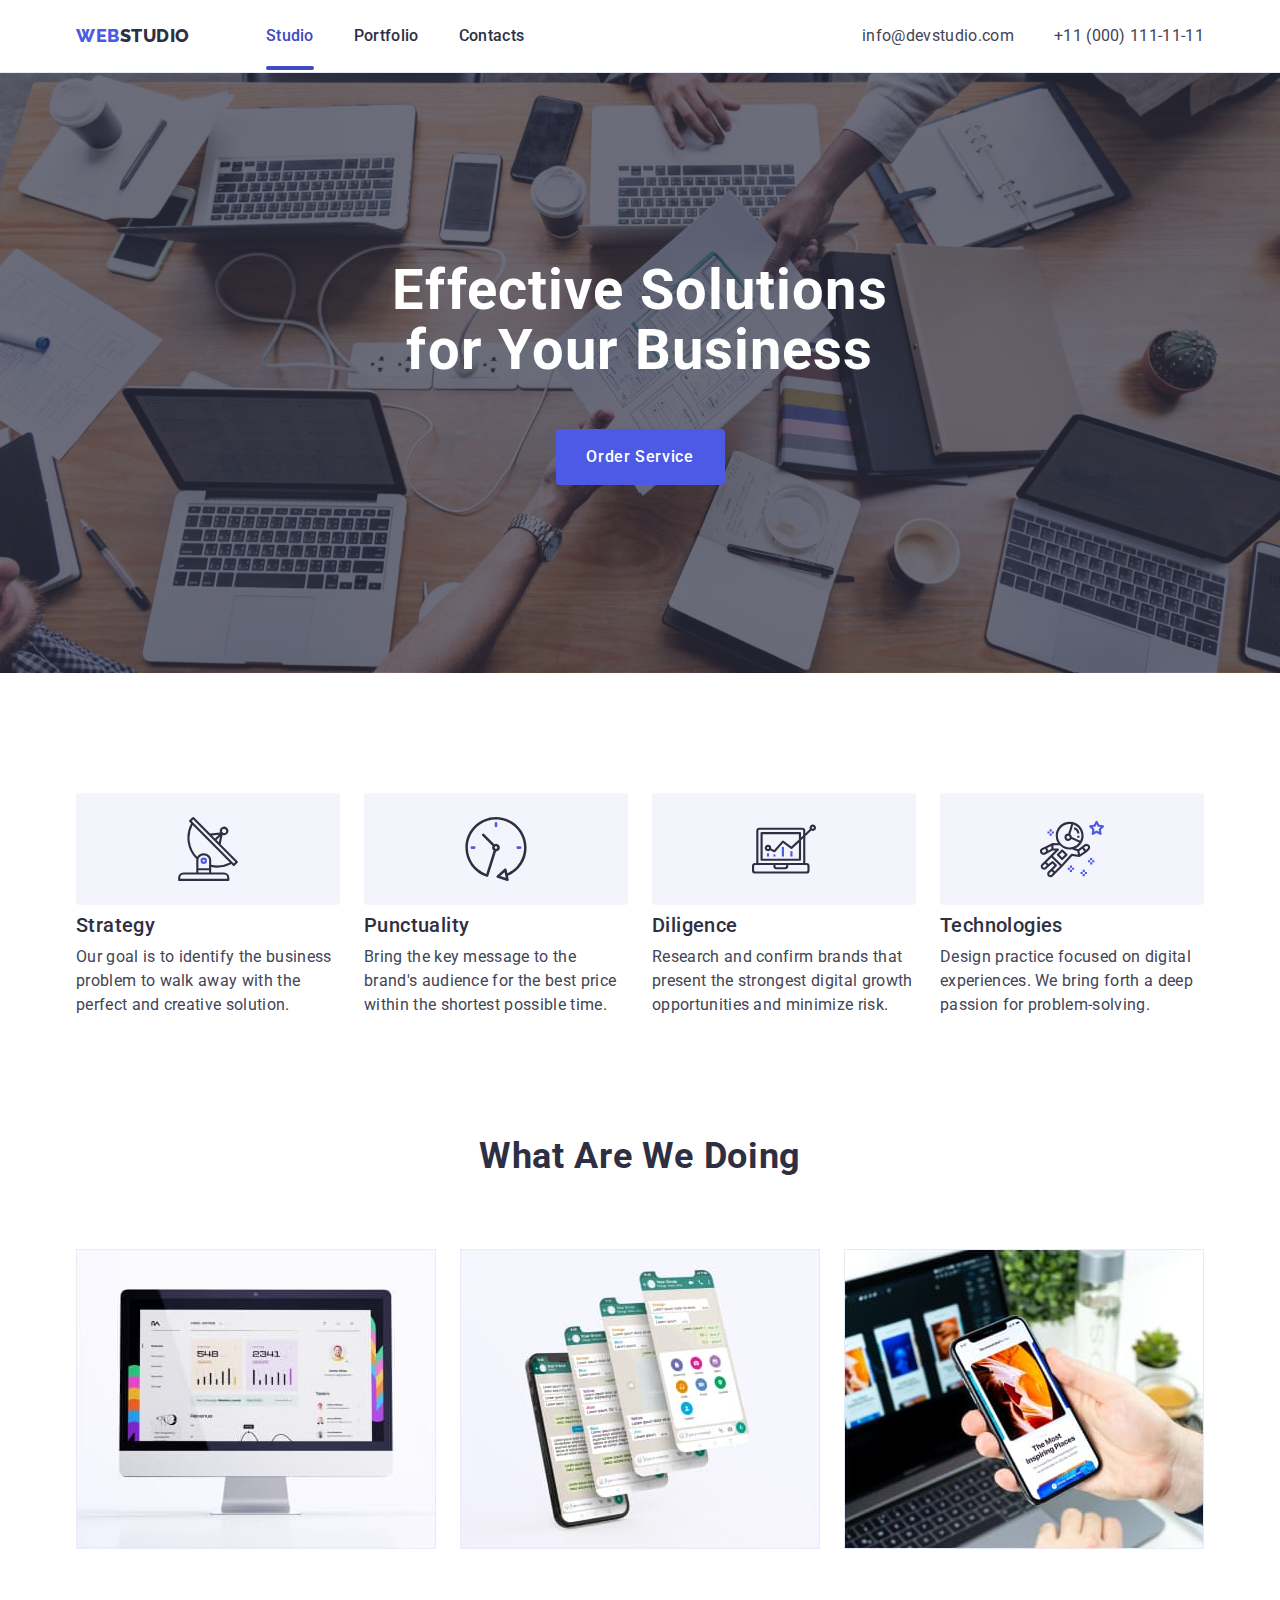
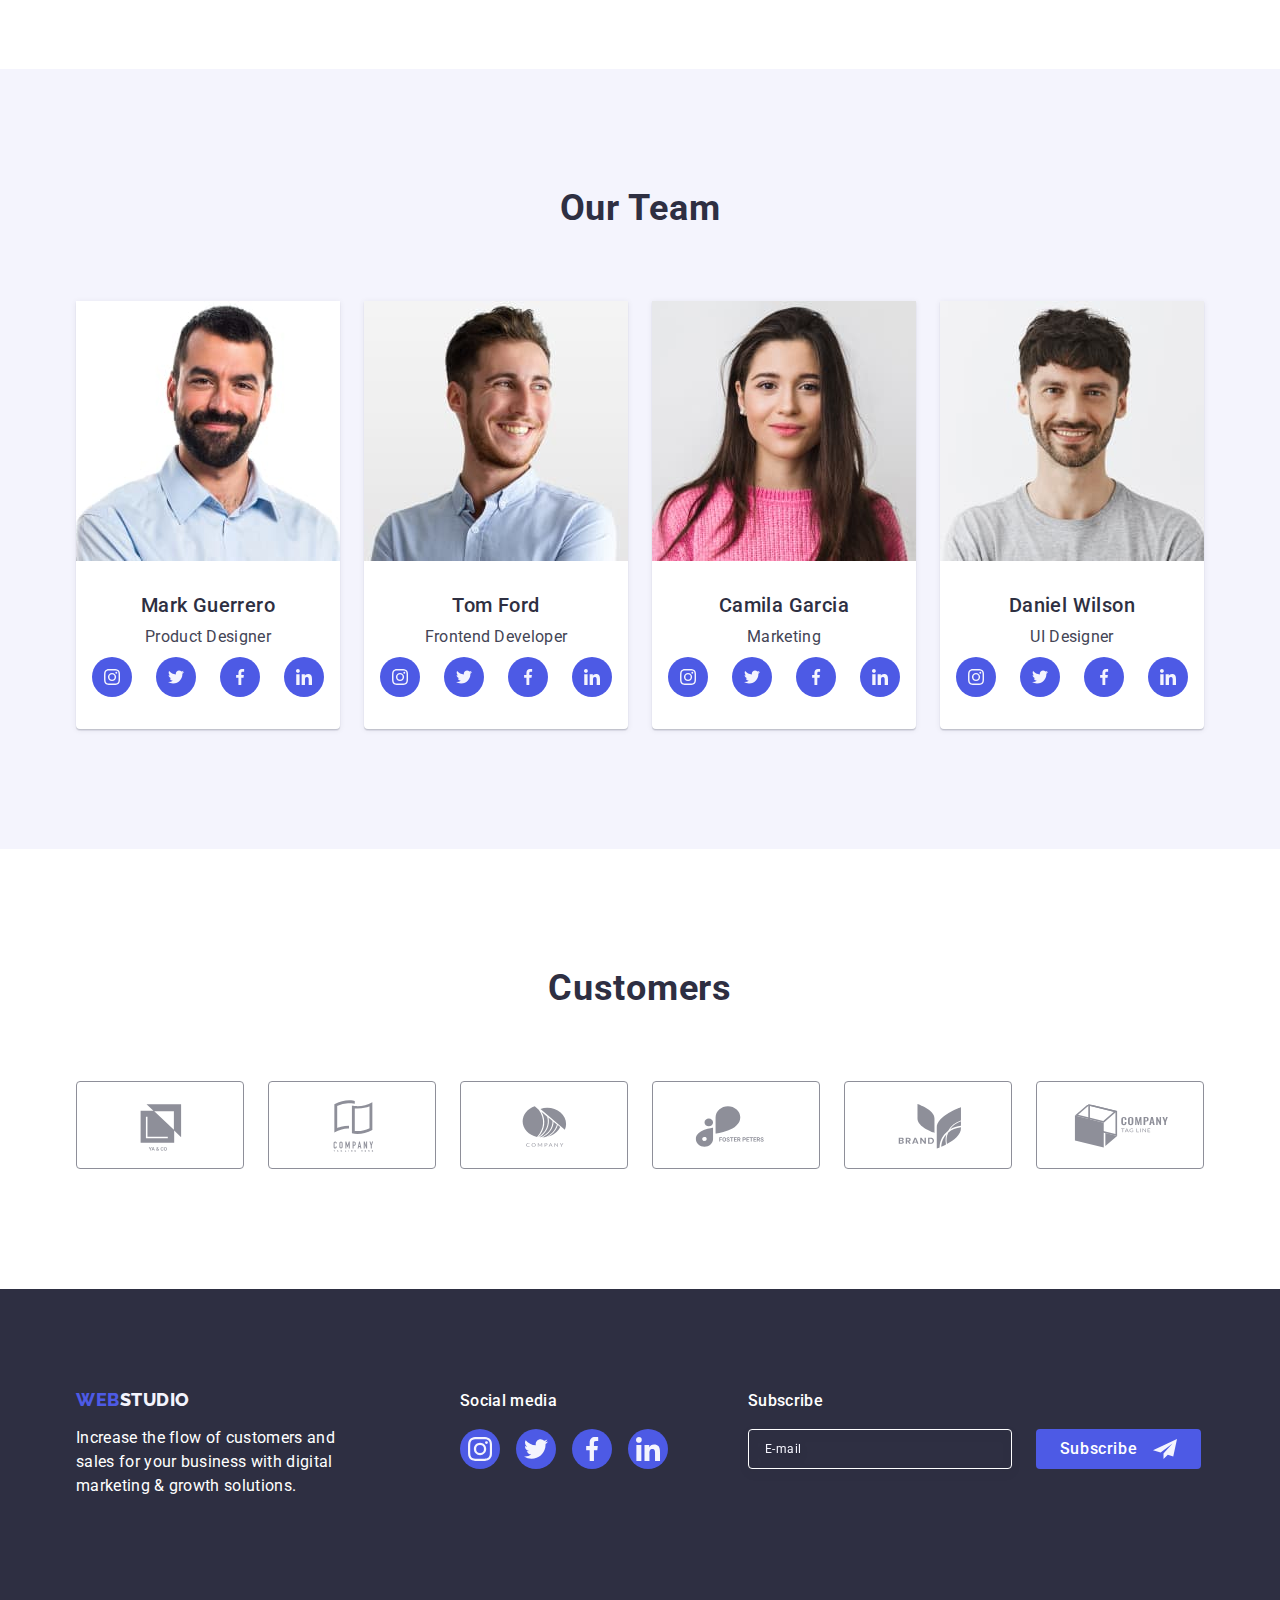
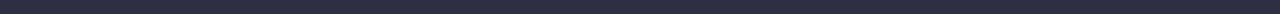
==== index.html @ d9513c3f "Initial commit" ====
<!DOCTYPE html>
<html lang="en">
  <head>
    <meta charset="UTF-8" />
    <meta http-equiv="X-UA-Compatible" content="IE=edge" />
    <meta name="viewport" content="width=device-width, initial-scale=1.0" />
    <meta name="description" content="Webstudio" />
    <link rel="preconnect" href="https://fonts.googleapis.com" />
    <link rel="preconnect" href="https://fonts.gstatic.com" crossorigin />
    <link
      href="https://fonts.googleapis.com/css2?family=Raleway:wght@800&amp;family=Roboto:wght@400;500;700&amp;display=swap"
      rel="stylesheet"
    />
    <link rel="stylesheet" href="./css/modern-normalize.min.css" />
    <link rel="stylesheet" href="./css/styles.css" />
    <title>WEBSTUDIO</title>
  </head>

  <body>
    <header class="menu">
      <div class="menu-nav container">
        <nav class="menu-nav-list">
          <a href="./index.html" class="logo link"
            >Web<span class="accent">Studio</span></a
          >
          <ul class="nav-list list">
            <li>
              <a class="nav-menu-item current link" href="./index.html"
                >Studio</a
              >
            </li>
            <li>
              <a
                class="nav-menu-item notactive-page link"
                href="./portfolio.html"
                >Portfolio</a
              >
            </li>
            <li>
              <a class="nav-menu-item link" href="">Contacts</a>
            </li>
          </ul>
        </nav>
        <address class="contacts">
          <ul class="address-list list">
            <li>
              <a class="list-contacts link" href="mailto:info@devstudio.com"
                >info@devstudio.com</a
              >
            </li>
            <li>
              <a class="list-contacts link" href="tel:+110001111111"
                >+11 (000) 111-11-11</a
              >
            </li>
          </ul>
        </address>
      </div>
    </header>

    <main>
      <section class="hero-section">
        <div class="container">
          <h1 class="title">Effective Solutions for Your Business</h1>
          <button type="button" class="order-service-button" data-modal-open>
            Order Service
          </button>
        </div>
      </section>

      <section class="strategy-section">
        <div class="container">
          <h2 class="visually-hidden">Benefits</h2>

          <ul class="stratgy-section-list list">
            <li class="stratgy-section-item">
              <div class="benefits">
                <svg width="64" height="64">
                  <use href="./images/icons.svg#antenna"></use>
                </svg>
              </div>
              <h3 class="strategy-section-title">Strategy</h3>
              <p class="strategy-section-text">
                Our goal is to identify the business problem to walk away with
                the perfect and creative solution.
              </p>
            </li>
            <li class="stratgy-section-item">
              <div class="benefits">
                <svg width="64" height="64">
                  <use href="./images/icons.svg#clock"></use>
                </svg>
              </div>
              <h3 class="strategy-section-title">Punctuality</h3>
              <p class="strategy-section-text">
                Bring the key message to the brand's audience for the best price
                within the shortest possible time.
              </p>
            </li>
            <li class="stratgy-section-item">
              <div class="benefits">
                <svg width="64" height="64">
                  <use href="./images/icons.svg#diagram"></use>
                </svg>
              </div>
              <h3 class="strategy-section-title">Diligence</h3>
              <p class="strategy-section-text">
                Research and confirm brands that present the strongest digital
                growth opportunities and minimize risk.
              </p>
            </li>
            <li class="stratgy-section-item">
              <div class="benefits">
                <svg width="64" height="64">
                  <use href="./images/icons.svg#astronaut"></use>
                </svg>
              </div>
              <h3 class="strategy-section-title">Technologies</h3>
              <p class="strategy-section-text">
                Design practice focused on digital experiences. We bring forth a
                deep passion for problem-solving.
              </p>
            </li>
          </ul>
        </div>
      </section>

      <section class="product-section">
        <div class="container">
          <h2 class="product-section-title">What are we doing</h2>
          <ul class="product-section-list list">
            <li class="product-section-item">
              <img
                src="./images/main/desktop.jpg"
                width="360"
                alt="desktop product"
              />
            </li>
            <li class="product-section-item">
              <img
                src="./images/main/mobile.jpg"
                width="360"
                alt="mobile product"
              />
            </li>
            <li class="product-section-item">
              <img
                src="./images/main/desktopmobile.jpg"
                width="360"
                alt="all-in-one product"
              />
            </li>
          </ul>
        </div>
      </section>

      <section class="team-section">
        <div class="container">
          <h2 class="team-section-title">Our Team</h2>
          <ul class="team-section-list list">
            <li class="team-cards-item">
              <img
                src="./images/main/foto1.jpg"
                alt="Mark Guerrero"
                width="264"
              />
              <div class="team-cards">
                <h3 class="team-cards-title">Mark Guerrero</h3>
                <p class="team-cards-text">Product Designer</p>

                <ul class="social-icons-list list">
                  <li class="social-icons-item">
                    <a href="" class="social-link link">
                      <svg class="social-icon" width="16" height="16">
                        <use href="./images/icons.svg#instagram"></use>
                      </svg>
                    </a>
                  </li>
                  <li class="social-icons-item">
                    <a href="" class="social-link link">
                      <svg class="social-icon" width="16" height="16">
                        <use href="./images/icons.svg#twitter"></use>
                      </svg>
                    </a>
                  </li>
                  <li class="social-icons-item">
                    <a href="" class="social-link link">
                      <svg class="social-icon" width="16" height="16">
                        <use href="./images/icons.svg#facebook"></use>
                      </svg>
                    </a>
                  </li>
                  <li class="social-icons-item">
                    <a href="" class="social-link link">
                      <svg class="social-icon" width="16" height="16">
                        <use href="./images/icons.svg#linkedin"></use>
                      </svg>
                    </a>
                  </li>
                </ul>
              </div>
            </li>
            <li class="team-cards-item">
              <img src="./images/main/foto2.jpg" alt="Tom Ford" width="264" />
              <div class="team-cards">
                <h3 class="team-cards-title">Tom Ford</h3>
                <p class="team-cards-text">Frontend Developer</p>
                <ul class="social-icons-list list">
                  <li class="social-icons-item">
                    <a href="" class="social-link link">
                      <svg class="social-icon" width="16" height="16">
                        <use href="./images/icons.svg#instagram"></use>
                      </svg>
                    </a>
                  </li>
                  <li class="social-icons-item">
                    <a href="" class="social-link link">
                      <svg class="social-icon" width="16" height="16">
                        <use href="./images/icons.svg#twitter"></use>
                      </svg>
                    </a>
                  </li>
                  <li class="social-icons-item">
                    <a href="" class="social-link link">
                      <svg class="social-icon" width="16" height="16">
                        <use href="./images/icons.svg#facebook"></use>
                      </svg>
                    </a>
                  </li>
                  <li class="social-icons-item">
                    <a href="" class="social-link link">
                      <svg class="social-icon" width="16" height="16">
                        <use href="./images/icons.svg#linkedin"></use>
                      </svg>
                    </a>
                  </li>
                </ul>
              </div>
            </li>
            <li class="team-cards-item">
              <img
                src="./images/main/foto3.jpg"
                alt="Camila Garcia"
                width="264"
              />
              <div class="team-cards">
                <h3 class="team-cards-title">Camila Garcia</h3>
                <p class="team-cards-text">Marketing</p>
                <ul class="social-icons-list list">
                  <li class="social-icons-item">
                    <a href="" class="social-link link">
                      <svg class="social-icon" width="16" height="16">
                        <use href="./images/icons.svg#instagram"></use>
                      </svg>
                    </a>
                  </li>
                  <li class="social-icons-item">
                    <a href="" class="social-link link">
                      <svg class="social-icon" width="16" height="16">
                        <use href="./images/icons.svg#twitter"></use>
                      </svg>
                    </a>
                  </li>
                  <li class="social-icons-item">
                    <a href="" class="social-link link">
                      <svg class="social-icon" width="16" height="16">
                        <use href="./images/icons.svg#facebook"></use>
                      </svg>
                    </a>
                  </li>
                  <li class="social-icons-item">
                    <a href="" class="social-link link">
                      <svg class="social-icon" width="16" height="16">
                        <use href="./images/icons.svg#linkedin"></use>
                      </svg>
                    </a>
                  </li>
                </ul>
              </div>
            </li>
            <li class="team-cards-item">
              <img
                src="./images/main/foto4.jpg"
                alt="Daniel Wilson"
                width="264"
              />
              <div class="team-cards">
                <h3 class="team-cards-title">Daniel Wilson</h3>
                <p class="team-cards-text">UI Designer</p>
                <ul class="social-icons-list list">
                  <li class="social-icons-item">
                    <a href="" class="social-link link">
                      <svg class="social-icon" width="16" height="16">
                        <use href="./images/icons.svg#instagram"></use>
                      </svg>
                    </a>
                  </li>
                  <li class="social-icons-item">
                    <a href="" class="social-link link">
                      <svg class="social-icon" width="16" height="16">
                        <use href="./images/icons.svg#twitter"></use>
                      </svg>
                    </a>
                  </li>
                  <li class="social-icons-item">
                    <a href="" class="social-link link">
                      <svg class="social-icon" width="16" height="16">
                        <use href="./images/icons.svg#facebook"></use>
                      </svg>
                    </a>
                  </li>
                  <li class="social-icons-item">
                    <a href="" class="social-link link">
                      <svg class="social-icon" width="16" height="16">
                        <use href="./images/icons.svg#linkedin"></use>
                      </svg>
                    </a>
                  </li>
                </ul>
              </div>
            </li>
          </ul>
        </div>
      </section>
      <section class="customers-section">
        <div class="container">
          <h2 class="customers-title">Customers</h2>
          <ul class="customers-list list">
            <li class="customers-item">
              <a class="customers-link" href="">
                <svg class="customers-icon" width="104" height="56">
                  <use href="./images/icons.svg#customers-1"></use>
                </svg>
              </a>
            </li>
            <li class="customers-item">
              <a class="customers-link" href="">
                <svg class="customers-icon" width="104" height="56">
                  <use href="./images/icons.svg#customers-2"></use>
                </svg>
              </a>
            </li>
            <li class="customers-item">
              <a class="customers-link" href="">
                <svg class="customers-icon" width="104" height="56">
                  <use href="./images/icons.svg#customers-3"></use>
                </svg>
              </a>
            </li>
            <li class="customers-item">
              <a class="customers-link" href="">
                <svg class="customers-icon" width="104" height="56">
                  <use href="./images/icons.svg#customers-4"></use>
                </svg>
              </a>
            </li>
            <li class="customers-item">
              <a class="customers-link" href="">
                <svg class="customers-icon" width="104" height="56">
                  <use href="./images/icons.svg#customers-5"></use>
                </svg>
              </a>
            </li>
            <li class="customers-item">
              <a class="customers-link" href="">
                <svg class="customers-icon" width="104" height="56">
                  <use href="./images/icons.svg#customers-6"></use>
                </svg>
              </a>
            </li>
          </ul>
        </div>
      </section>
    </main>

    <footer class="footer-section">
      <div class="footer-tab container">
        <div class="footer-tab-content">
          <a href="./index.html" class="footer-logo link"
            >Web<span class="accent-footer">Studio</span></a
          >
          <p class="footer-text">
            Increase the flow of customers and sales for your business with
            digital marketing & growth solutions.
          </p>
        </div>
        <div class="footer-tab-social">
          <p class="social-text">Social media</p>
          <ul class="footer-icons-list list">
            <li class="social-icons-item">
              <a href="" class="social-footer-link link">
                <svg class="social-icon" width="24" height="24">
                  <use href="./images/icons.svg#instagram"></use>
                </svg>
              </a>
            </li>
            <li class="social-icons-item">
              <a href="" class="social-footer-link link">
                <svg class="social-icon" width="24" height="24">
                  <use href="./images/icons.svg#twitter"></use>
                </svg>
              </a>
            </li>
            <li class="social-icons-item">
              <a href="" class="social-footer-link link">
                <svg class="social-icon" width="24" height="24">
                  <use href="./images/icons.svg#facebook"></use>
                </svg>
              </a>
            </li>
            <li class="social-icons-item">
              <a href="" class="social-footer-link link">
                <svg class="social-icon" width="24" height="24">
                  <use href="./images/icons.svg#linkedin"></use>
                </svg>
              </a>
            </li>
          </ul>
        </div>
        <div class="footer-subscribe">
          <p class="footer-subscribe-text">Subscribe</p>
          <form class="footer-subscribe-form">
            <label class="subscribe-email-label">
              <input
                class="subscribe-email-input"
                type="email"
                name="subscribe-email"
                placeholder="E-mail"
              />
            </label>
            <button class="button-subscribe" type="submit">
              Subscribe
              <svg class="icon-subscribe" width="24" height="24">
                <use href="./images/icons.svg#send"></use>
              </svg>
            </button>
          </form>
        </div>
      </div>
    </footer>

    <div class="modal is-hidden" data-modal>
      <div class="modal-form">
        <button type="button" class="close-button" data-modal-close>
          <svg class="close-icon" width="8" height="8">
            <use href="./images/icons.svg#close"></use>
          </svg>
        </button>
        <p class="form-text">Leave your contacts and we will call you back</p>
        <form class="form-container">
          <div class="fields">
            <label class="field-lable" for="user-name"> Name </label>
            <div class="field-input">
              <input
                type="text"
                class="username"
                name="user-name"
                id="user-name"
              />
              <svg class="icon-lable" width="18" height="24">
                <use href="./images/icons.svg#person"></use>
              </svg>
            </div>
          </div>
          <div class="fields">
            <label class="field-lable" for="phone"> Phone </label>
            <div class="field-input">
              <input type="text" class="username" name="phone" id="phone" />
              <svg class="icon-lable" width="18" height="24">
                <use href="./images/icons.svg#phone"></use>
              </svg>
            </div>
          </div>
          <div class="fields">
            <label class="field-lable" for="email"> Email </label>
            <div class="field-input">
              <input type="text" class="username" name="email" id="email" />
              <svg class="icon-lable" width="18" height="24">
                <use href="./images/icons.svg#email"></use>
              </svg>
            </div>
          </div>
          <div class="comments">
            <label class="field-lable" for="user-comment"> Comment </label>
            <textarea
              class="comment"
              id="user-comment"
              name="user-comment"
              placeholder="Text input"
            ></textarea>
          </div>
          <div class="privacy">
            <input
              type="checkbox"
              id="user-privacy"
              name="user-privacy"
              class="policy visually-hidden"
              value="true"
            />
            <label class="privacy-lable" for="user-privacy">
              <span class="checkbox">
                <svg class="icon-checkbox" width="10" height="8">
                  <use href="./images/icons.svg#checkbox"></use>
                </svg>
              </span>
              I accept the terms and conditions of the
              <a class="privacy-link" href="">Privacy Policy</a>
            </label>
          </div>
          <button class="button-send" type="submit">Send</button>
        </form>
      </div>
    </div>
    <script src="./js/modal.js"></script>
  </body>
</html>
---- css/styles.css ----
:root {
  /*color-scheme*/

  --iris-color: #4d5ae5;
  --ocean-color: #404bbf;
  --navi-blue-color: #2e2f42;
  --green-color: #31d0aa;
  --slate-color: #434455;
  --light-slate-color: #8e8f99;
  --cornflower-color: #e7e9fc;
  --cloud-color: #f4f4fd;
  --navi-blue-modal-color: rgba(46, 47, 66, 0.4);
  --gray-color: rgba(46, 47, 66, 0.7);
  --white-color: #ffffff;
  --dairy-color: #fcfcfc;
  --transition: 250ms cubic-bezier(0.4, 0, 0.2, 1);
}
/*Global*/

body {
  position: relative;
  background-color: var(--white-color);
  font-family: "Roboto", sans-serif;
  font-style: normal;
  color: var(--slate-color);
  font-size: 16px;
  line-height: 1.5;
  text-align: left;
  letter-spacing: 0.02em;
}
img {
  display: block;
}
.container {
  width: 1158px;
  margin: 0 auto;
  padding: 0 15px;
}
.visually-hidden {
  position: absolute;
  width: 1px;
  height: 1px;
  margin: -1px;
  border: 0;
  padding: 0;
  white-space: nowrap;
  clip-path: inset(100%);
  clip: rect(0 0 0 0);
  overflow: hidden;
}
.list {
  list-style-type: none;
  margin: 0;
  padding: 0;
}
h1,
h2,
h3,
h4,
h5,
h6 {
  padding: 0;
  margin: 0;
}
p {
  padding: 0;
  margin: 0;
}

/*Header*/

.menu {
  border-bottom: 1px solid var(--cornflower-color);
  box-shadow: 0px 2px 1px rgba(46, 47, 66, 0.08),
    0px 1px 1px rgba(46, 47, 66, 0.16), 0px 1px 6px rgba(46, 47, 66, 0.08);
}
.menu-nav {
  display: flex;
}
.menu-nav-list {
  display: flex;
  align-items: center;
  padding: 24px 0;
}
.logo {
  font-family: "Raleway", sans-serif;
  text-transform: uppercase;
  font-size: 18px;
  line-height: 1.17;
  font-weight: 800;
  letter-spacing: 0.03em;
  color: var(--iris-color);
  margin-right: 76px;
}
.link {
  text-decoration: none;
  cursor: pointer;
}
.accent {
  color: var(--navi-blue-color);
}
.nav-list {
  display: flex;
  gap: 40px;
}
.nav-menu-item {
  font-weight: 500;
  font-size: 16px;
  line-height: 1.5;
  letter-spacing: 0.02em;
  color: var(--navi-blue-color);
  padding: 24px 0;
  position: relative;
  transition: color var(--transition);
}

.current {
  color: var(--ocean-color);
  position: relative;
}
.current::after {
  position: absolute;
  content: "";
  display: block;
  left: 0;
  bottom: 0;
  width: 100%;
  height: 4px;
  border-radius: 2px;
  background-color: var(--ocean-color);
  bottom: -1px;
}
.nav-menu-item:hover,
.nav-menu-item:focus {
  color: var(--ocean-color);
}

address {
  font-style: normal;
  padding: 24px 0;
  margin-left: auto;
}
.address-list {
  display: flex;
  gap: 40px;
}
.list-contacts {
  font-size: 16px;
  line-height: 1.5;
  letter-spacing: 0.02em;
  color: var(--slate-color);
  transition: color var(--transition);
}
.list-contacts.link {
  text-decoration: none;
}
.list-contacts:hover,
.list-contacts:focus {
  color: var(--ocean-color);
}

/*Footer*/

.footer-section {
  background-color: var(--navi-blue-color);
  padding: 100px 0;
}
.footer-tab {
  display: flex;
  align-items: baseline;
}
.footer-tab-content {
  margin: 0;
  margin-right: 120px;
}
.footer-logo {
  font-family: "Raleway", sans-serif;
  font-weight: 800;
  font-size: 18px;
  line-height: 1.17;
  letter-spacing: 0.03em;
  text-transform: uppercase;
  color: var(--iris-color);
  display: inline-block;
  margin-bottom: 16px;
}
.accent-footer {
  color: var(--cloud-color);
}
.footer-tab-social {
  margin: 0;
  margin-right: 80px;
}
.footer-text {
  font-weight: 400;
  font-size: 16px;
  line-height: 1.5;
  color: var(--white-color);
  letter-spacing: 0.02em;
  max-width: 264px;
  margin-bottom: 16px;
}
.social-text {
  font-weight: 500;
  font-size: 16px;
  line-height: 1.5;
  letter-spacing: 0.02em;
  color: var(--white-color);
  margin-bottom: 16px;
}
.footer-icons-list {
  display: flex;
  gap: 16px;
}
.social-footer-link {
  width: 100%;
  height: 100%;
  background-color: var(--iris-color);
  border-radius: 50%;
  display: flex;
  align-items: center;
  justify-content: center;
  transition: background-color var(--transition);
}
.social-footer-link:hover,
.social-footer-link:focus {
  background-color: var(--green-color);
}

.footer-subscribe-text {
  font-style: normal;
  color: var(--white-color);
  font-weight: 500;
  font-size: 16px;
  line-height: 1.5;
  letter-spacing: 0.02em;
  margin-bottom: 16px;
}

.footer-subscribe-form {
  display: flex;
  gap: 24px;
}

.subscribe-email-input {
  width: 264px;
  height: 40px;
  border: 1px solid var(--white-color);
  background-color: transparent;
  font-size: 12px;
  line-height: 1.5;
  letter-spacing: 0.04em;
  padding-left: 16px;
  filter: drop-shadow(0px 4px 4px rgba(0, 0, 0, 0.15));
  border-radius: 4px;
  color: var(--white-color);
}

.subscribe-email-input::placeholder {
  color: var(--cloud-color);
}

.button-subscribe {
  min-width: 165px;
  height: 40px;
  display: flex;
  justify-content: center;
  align-items: center;
  font-family: "Roboto", sans-serif;
  font-weight: 500;
  font-size: 16px;
  line-height: 1.5;
  display: flex;
  align-items: center;
  text-align: center;
  letter-spacing: 0.04em;
  color: var(--white-color);
  cursor: pointer;
  background-color: var(--iris-color);
  border: none;
  border-radius: 4px;
  transition: background-color 250ms cubic-bezier(0.4, 0, 0.2, 1);
}

.button-subscribe:hover,
.button-subscribe:focus {
  background: var(--ocean-color);
}

.icon-subscribe {
  margin-left: 16px;
  fill: var(--cloud-color);
}
/*Modal*/
@keyframes openingModal {
  0% {
    transform: scale(0);
  }

  100% {
    transform: scale(1);
  }
}
.modal {
  display: flex;
  position: fixed;
  align-items: center;
  justify-content: center;
  top: 0;
  left: 0;
  width: 100vw;
  height: 100vh;
  background-color: var(--navi-blue-modal-color);
  margin: 0;
  bottom: 0;
  animation: openingModal 3000ms ease-in-out 200ms;
  animation-direction: normal;
  transition: opacity var(--transition), visibility var(--transition);
}

.modal-form {
  display: flexbox;
  align-items: start;
  justify-content: start;
  position: absolute;
  background-color: var(--cornflower-color);
  background: var(--dairy-color);
  width: 408px;
  min-height: 584px;
  margin: 0;
  padding: 0;
  padding: 72px 24px 24px 24px;
  border-radius: 4px;
  position: absolute;
  top: 50%;
  left: 50%;
  transform: translate(-50%, -50%);
  color: var(--navi-blue-color);
  box-shadow: 0px 1px 1px rgba(0, 0, 0, 0.14), 0px 1px 3px rgba(0, 0, 0, 0.12),
    0px 2px 1px rgba(0, 0, 0, 0.2);
  transition: transform var(--transition);
}
.is-hidden {
  visibility: hidden;
  opacity: 0;
  pointer-events: none;
}
.close-button {
  display: flex;
  align-items: center;
  justify-content: center;
  position: absolute;
  top: 24px;
  right: 24px;
  width: 24px;
  height: 24px;
  background-color: var(--cornflower-color);
  border: 1px solid rgba(0, 0, 0, 0.1);
  border-radius: 50%;
  padding: 0;
  cursor: pointer;
  transition: background-color var(--transition), border var(--transition);
}
.close-icon {
  transition: fill var(--transition);
}
.close-button:hover,
.close-button:focus {
  background-color: var(--ocean-color);
  border: none;
  fill: var(--white-color);
}
.form-text {
  margin-bottom: 16px;
  font-weight: 500;
  font-size: 16px;
  line-height: 1.5;
  text-align: center;
  letter-spacing: 0.02em;
}
.fields {
  margin-bottom: 8px;
}
.field-lable {
  font-weight: 400;
  font-size: 12px;
  line-height: 1.17;
  letter-spacing: 0.04em;
  color: var(--light-slate-color);
  display: block;
  margin-bottom: 4px;
}

.field-input {
  position: relative;
}

.username {
  width: 100%;
  height: 40px;
  border: 1px solid var(--navi-blue-modal-color);
  border-radius: 4px;
  background-color: transparent;
  padding-left: 38px;
  outline: transparent;
  transition: border-color var(--transition);
}

.username:focus {
  border-color: var(--iris-color);
}

.icon-lable {
  position: absolute;
  left: 16px;
  top: 50%;
  transform: translateY(-50%);
  transition: fill var(--transition);
  fill: var(--navi-blue-color);
}

.username:focus + .icon-lable {
  fill: var(--iris-color);
}

.comments {
  margin-bottom: 16px;
}

.comment {
  width: 100%;
  height: 120px;
  font-size: 12px;
  line-height: 1.17;
  letter-spacing: 0.04em;
  color: var(--navi-blue-modal-color);
  border: 1px solid var(--navi-blue-modal-color);
  border-radius: 4px;
  background-color: transparent;
  padding: 8px 16px;
  outline: transparent;
  resize: none;
  transition: border-color var(--transition);
}

.comment:focus {
  border-color: var(--iris-color);
}

.privacy {
  margin-bottom: 24px;
}

.privacy-lable {
  font-size: 12px;
  line-height: 1.17;
  letter-spacing: 0.04em;
  color: var(--light-slate-color);
}

.checkbox {
  width: 16px;
  height: 16px;
  border: 1px solid var(--navi-blue-modal-color);
  border-radius: 2px;
  transition: background-color var(--transition), border var(--transition),
    fill var(--transition);
  display: inline-flex;
  align-items: center;
  justify-content: center;
  fill: transparent;
  margin-right: 8px;
}

.policy:checked + .privacy-lable .checkbox {
  border: none;
  background-color: var(--ocean-color);
  fill: var(--cloud-color);
}

.privacy-link {
  font-style: normal;
  font-weight: 400;
  font-size: 12px;
  line-height: 1.33;
  letter-spacing: 0.04em;
  text-decoration-line: underline;
  color: var(--iris-color);
}

.button-send {
  min-width: 169px;
  height: 56px;
  display: block;
  font-family: "Roboto", sans-serif;
  font-weight: 500;
  font-size: 16px;
  line-height: 1.5;
  letter-spacing: 0.04em;
  color: var(--white-color);
  cursor: pointer;
  background: var(--iris-color);
  border: none;
  border-radius: 4px;
  transition: background-color var(--transition);
  margin: 0 auto;
}

.button-send:hover,
.button-send:focus {
  background: var(--ocean-color);
}
/*index.html*/
/*Перша секція*/

.hero-section {
  background-image: linear-gradient(
      to bottom,
      rgba(46, 47, 66, 0.7),
      rgba(46, 47, 66, 0.7)
    ),
    url(../images/main/hero-bg.jpg);
  background-repeat: no-repeat;
  background-position: center;
  background-size: cover;
  margin: 0 auto;
  padding: 188px 0;
  max-width: 1440px;
}
.title {
  color: var(--white-color);
  text-align: center;
  font-weight: 700;
  font-size: 56px;
  line-height: 1.07;
  letter-spacing: 0.02em;
  max-width: 496px;
  margin: 0 auto;
  margin-bottom: 48px;
}
.order-service-button {
  cursor: pointer;
  color: var(--white-color);
  background-color: var(--iris-color);
  border: none;
  border-radius: 4px;
  font-family: "Roboto", sans-serif;
  font-weight: 500;
  font-size: 16px;
  line-height: 1.5;
  letter-spacing: 0.04em;
  display: block;
  min-width: 169px;
  height: 56px;
  margin: 0 auto;
  transition: background-color var(--transition);
}
.order-service-button:hover,
.order-service-button:focus {
  background-color: var(--ocean-color);
  box-shadow: 0px 4px 4px rgba(0, 0, 0, 0.15);
}

/*Друга секція*/

.strategy-section {
  padding: 120px 0;
}
.stratgy-section-list {
  display: flex;
  gap: 24px;
}
.stratgy-section-item {
  width: calc((100% - 72px) / 4);
}
.strategy-section-title {
  color: var(--navi-blue-color);
  font-weight: 500;
  font-size: 20px;
  line-height: 1.2;
  letter-spacing: 0.02em;
  margin-bottom: 8px;
}
.strategy-section-text {
  font-size: 16px;
  line-height: 1.5;
  letter-spacing: 0.02em;
  color: var(--slate-color);
}
.benefits {
  display: flex;
  align-items: center;
  justify-content: center;
  height: 112px;
  background-color: #f4f4fd;
  border-radius: 4px;
  padding: 0;
  margin: 0;
  margin-bottom: 8px;
}

/*Третя секція*/

.product-section {
  padding-bottom: 120px;
  text-align: center;
}
.product-section-title {
  font-size: 36px;
  line-height: 1.11;
  text-align: center;
  letter-spacing: 0.02em;
  text-transform: capitalize;
  color: var(--navi-blue-color);
  margin-bottom: 72px;
}
.product-section-list {
  display: flex;
  gap: 24px;
  padding: 0;
  margin: 0;
}
.product-section-item {
  width: calc((100% - 48px) / 3);
}
.product-section > img {
  border: 1px solid var(--cornflower-color);
}

/*Четверта секція*/

.team-section {
  background-color: var(--cloud-color);
  text-align: center;
  padding: 120px 0;
}
.team-section-title {
  font-size: 36px;
  line-height: 1.11;
  text-align: center;
  letter-spacing: 0.02em;
  text-transform: capitalize;
  color: var(--navi-blue-color);
  margin: 0;
  margin-bottom: 72px;
}
.team-section-list {
  display: flex;
  gap: 24px;
  padding: 0;
  margin: 0;
}
.team-cards-item {
  background-color: var(--white-color);
  width: calc((100% - 72px) / 4);
  border-radius: 0px 0px 4px 4px;
  box-shadow: 0px 1px 6px rgba(46, 47, 66, 0.08),
    0px 1px 1px rgba(46, 47, 66, 0.16), 0px 2px 1px rgba(46, 47, 66, 0.08);
}
.team-cards {
  padding: 32px 0px;
}
.team-cards-title {
  font-weight: 500;
  font-size: 20px;
  line-height: 1.2;
  letter-spacing: 0.02em;
  color: var(--navi-blue-color);
  text-align: center;
  margin-bottom: 8px;
}
.team-cards-text {
  font-size: 16px;
  line-height: 1.5;
  letter-spacing: 0.02em;
  color: var(--slate-color);
  text-align: center;
  padding: 0;
  margin: 0;
  margin-bottom: 8px;
}

.social-icons-list {
  display: flex;
  margin: 0;
  padding: 0;
  display: flex;
  justify-content: center;
  gap: 24px;
}

.social-icons-item {
  height: 40px;
  width: 40px;
}
.social-link {
  width: 100%;
  height: 100%;
  background-color: var(--iris-color);
  border-radius: 50%;
  display: flex;
  align-items: center;
  justify-content: center;
  transition: background-color var(--transition);
}
.social-icon {
  fill: var(--cloud-color);
}
.social-link:hover,
.social-link:focus {
  background-color: var(--ocean-color);
}
/*Customers section*/
.customers-section {
  padding: 0;
  padding-top: 120px;
  padding-bottom: 120px;
  margin: 0;
  text-align: center;
}
.customers-title {
  font-weight: 700;
  font-size: 36px;
  line-height: 1.11;
  text-align: center;
  letter-spacing: 0.02em;
  color: var(--navi-blue-color);
  margin-bottom: 72px;
}
.customers-list {
  display: flex;
  align-items: center;
  justify-content: space-between;
  gap: 24px;
}
.customers-item {
  width: calc((100% - 120px) / 6);
  display: inline-flex;
  align-items: center;
  justify-content: center;
  padding: 0;
  margin: 0;
  height: 88px;
}
.customers-link {
  display: flex;
  align-items: center;
  justify-content: center;
  color: var(--light-slate-color);
  width: 100%;
  height: 100%;
  padding: 0px;
  margin: 0px;
  padding-top: 12px;
  padding-bottom: 12px;
  padding-left: 32px;
  padding-right: 32px;
  border: 1px solid var(--light-slate-color);
  border-radius: 4px;
  transition: border-color var(--transition), color var(--transition);
}
.customers-icon {
  fill: currentColor;
  transition: fill, var(--transition);
}
.customers-link:hover,
.customers-link:focus {
  border-color: var(--ocean-color);
  color: var(--ocean-color);
}
.customers-link:hover .customers-icon {
  fill: var(--ocean-color);
}
/*Portfolio.html*/

.portfolio-section {
  padding-top: 96px;
  padding-bottom: 120px;
}
.filter-button-list {
  display: flex;
  justify-content: center;
  gap: 24px;
  margin-bottom: 72px;
}
.filter-button {
  font-family: "Roboto", sans-serif;
  font-weight: 500;
  font-size: 16px;
  line-height: 1.5;
  letter-spacing: 0.04em;
  color: var(--iris-color);
  background-color: var(--cloud-color);
  cursor: pointer;
  padding: 12px 24px;
  border-radius: 4px;
  border: 1px solid var(--cornflower-color);
  transition: color var(--transition), background-color var(--transition),
    border-color var(--transition), box-shadow var(--transition);
}
.filter-button:hover,
.filter-button:focus {
  color: var(--white-color);
  background-color: var(--ocean-color);
  border: 1px solid transparent;
  box-shadow: 0px 3px 1px rgba(0, 0, 0, 0.1), 0px 2px 1px rgba(0, 0, 0, 0.08),
    0px 2px 2px rgba(0, 0, 0, 0.12);
}
.product-item-list {
  display: flex;
  flex-wrap: wrap;
  column-gap: 24px;
  row-gap: 48px;
}
.product-link {
  display: block;
  transition: box-shadow var(--transition);
}
.product-item {
  width: calc((100% - 48px) / 3);
}

.product-card {
  padding: 32px 16px;
  border: 1px solid var(--cornflower-color);
  border-top: none;
}
.product-title {
  font-weight: 500;
  font-size: 20px;
  line-height: 1.2;
  letter-spacing: 0.02em;
  color: var(--navi-blue-color);
  margin-bottom: 8px;
}
.product-text {
  font-size: 16px;
  line-height: 1.5;
  letter-spacing: 0.02em;
  color: var(--slate-color);
}
.product-item .link:hover,
.product-item .link:focus {
  box-shadow: 0px 1px 6px rgba(46, 47, 66, 0.08),
    0px 1px 1px rgba(46, 47, 66, 0.16), 0px 2px 1px rgba(46, 47, 66, 0.08);
}

.overlay-card {
  position: relative;
  overflow: hidden;
}

.overlay {
  position: absolute;
  top: 0;
  left: 0;
  width: 100%;
  height: 100%;
  font-size: 16px;
  line-height: 1.5;
  letter-spacing: 0.02em;
  color: var(--cloud-color);
  padding: 40px 32px;
  background-color: var(--iris-color);
  transform: translateY(100%);
  transition: transform var(--transition);
}

.product-item .link:hover .overlay,
.product-item .link:focus .overlay {
  transform: translateY(0);
}
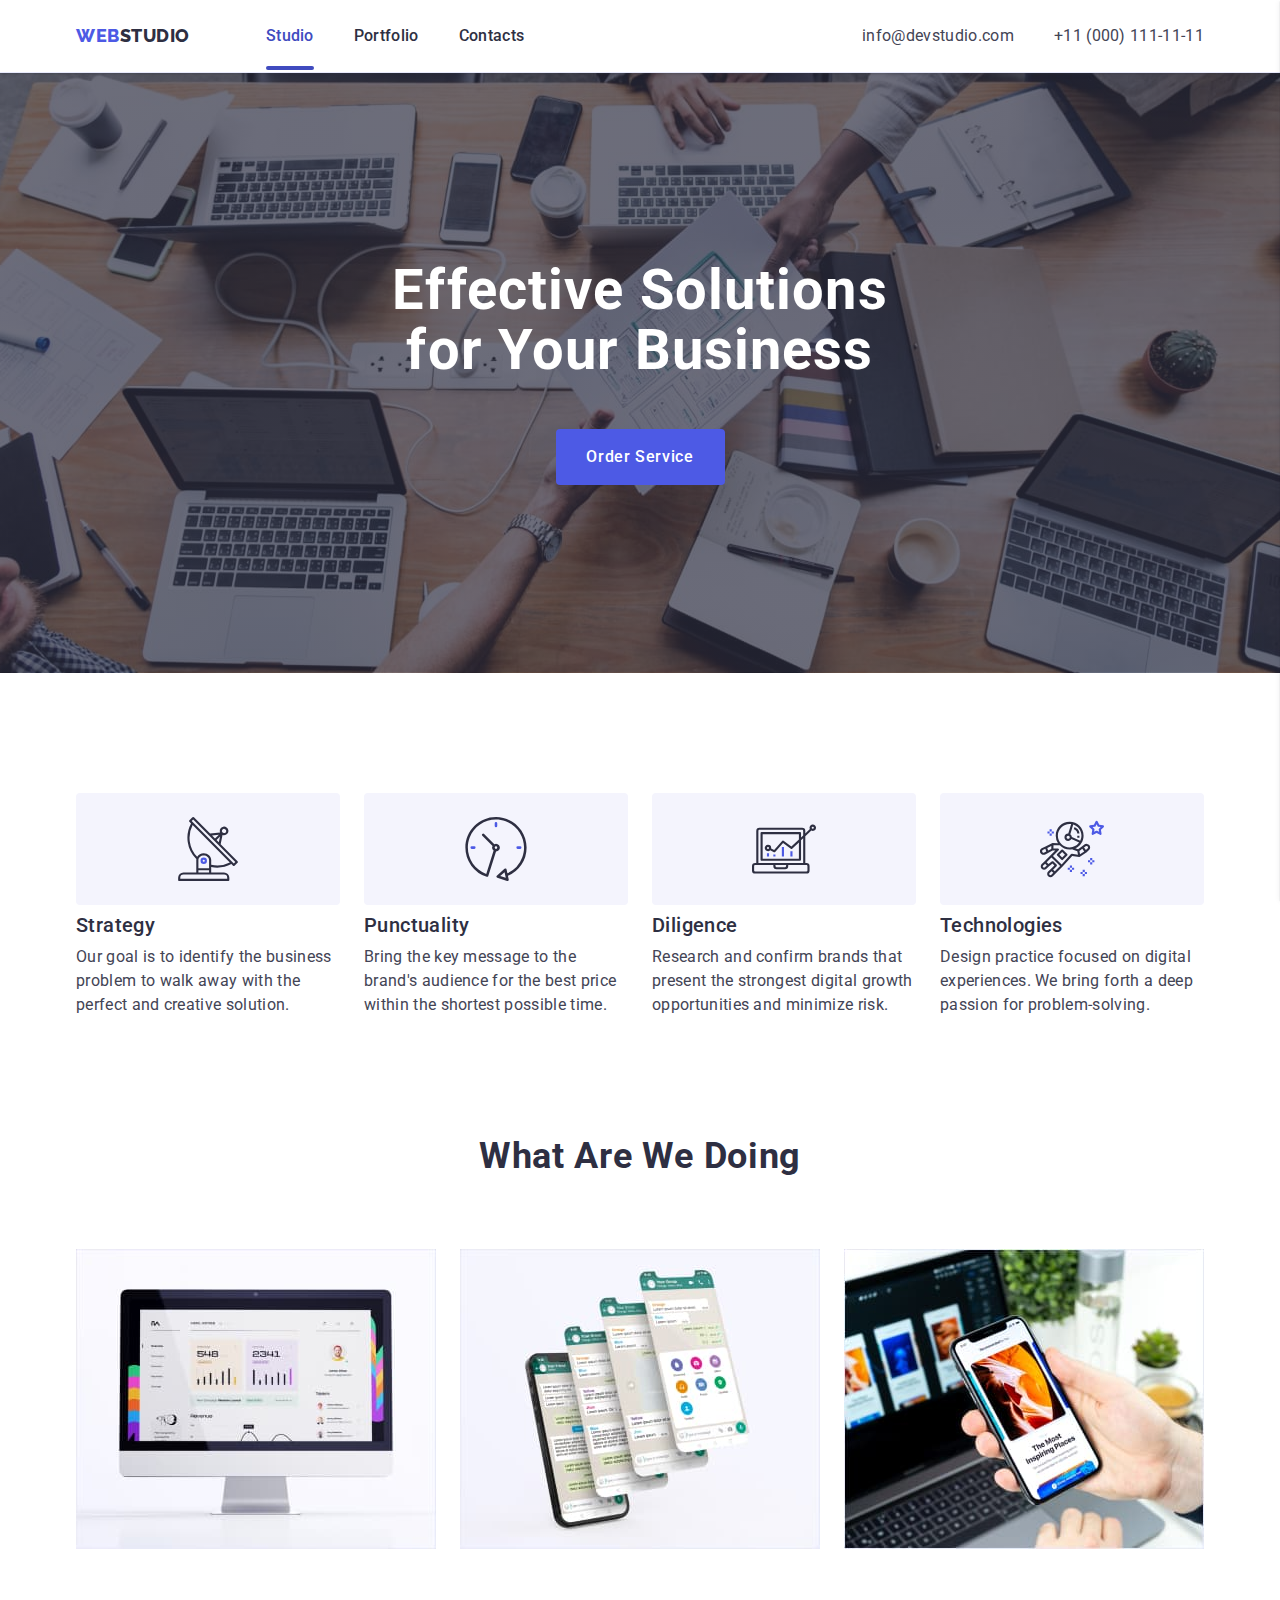
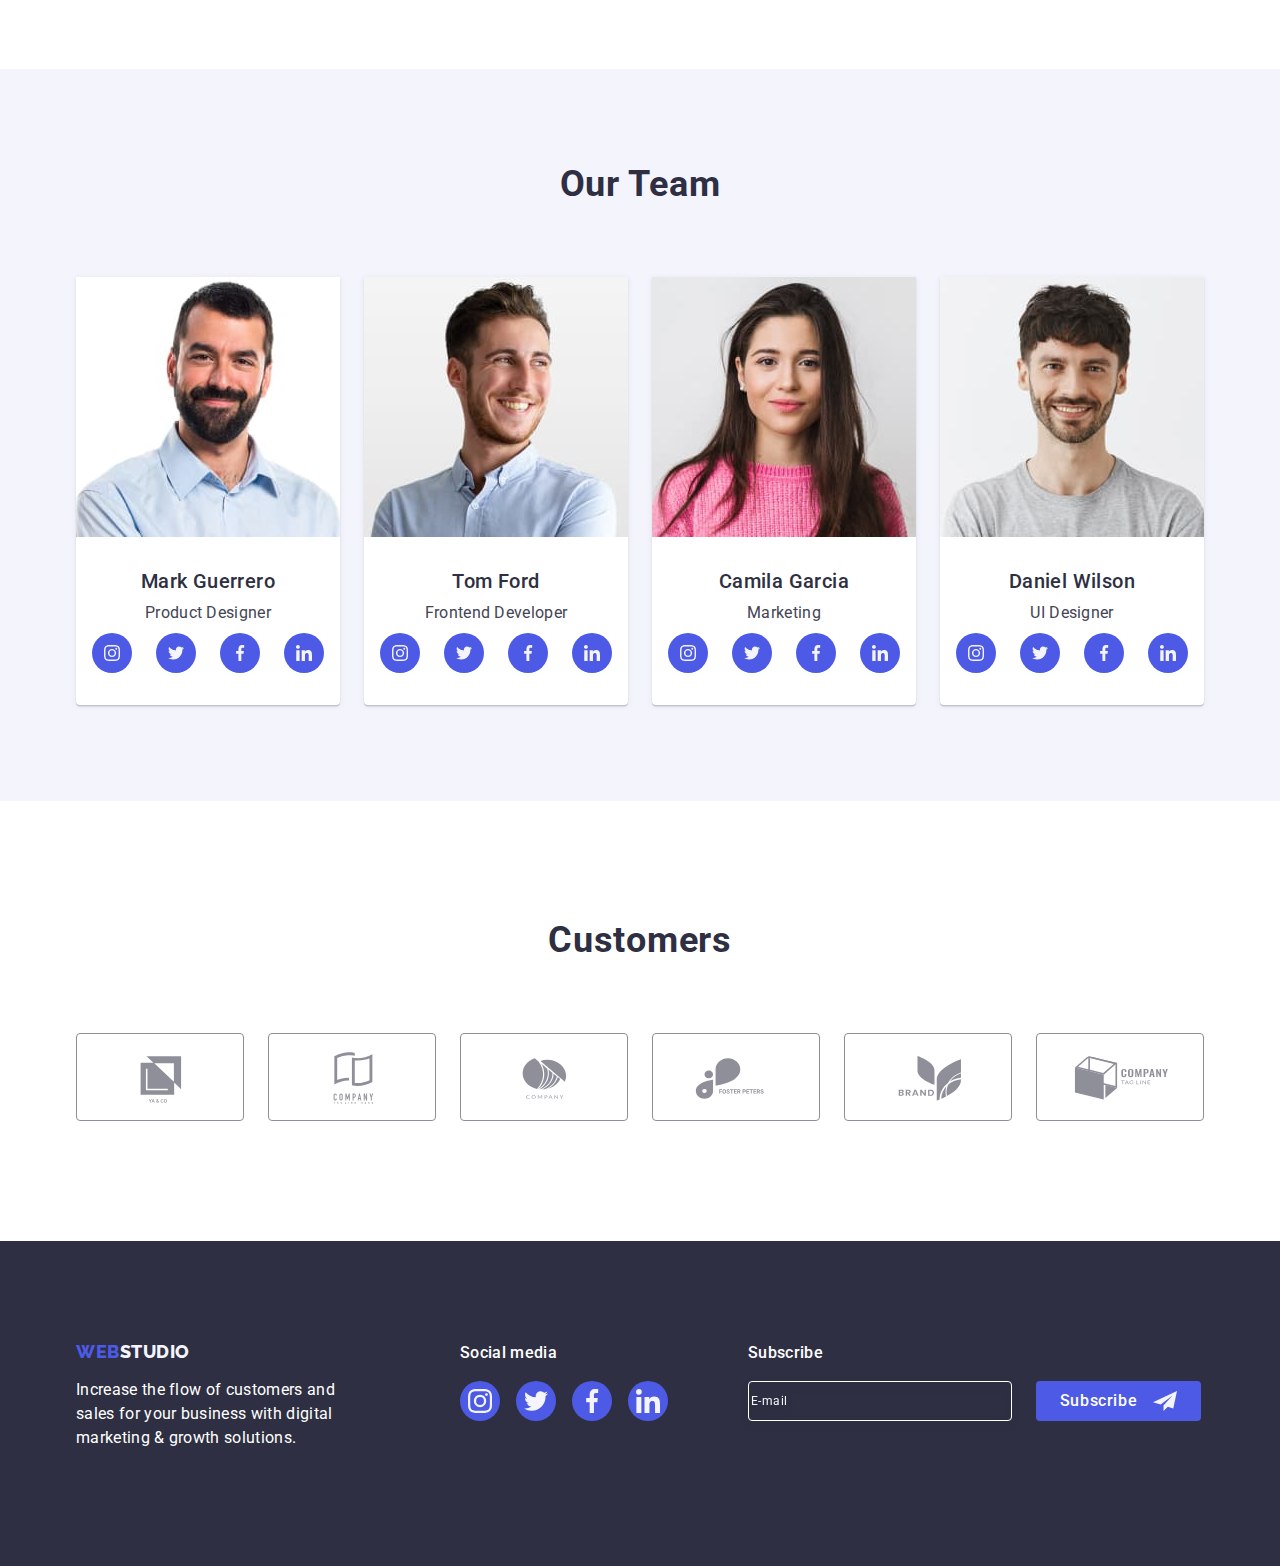
==== commit 108f308d: "adaptive 468, 768, 1158" ====
--- a/index.html
+++ b/index.html
@@ -23,6 +23,7 @@
           <a href="./index.html" class="logo link"
             >Web<span class="accent">Studio</span></a
           >
+
           <ul class="nav-list list">
             <li>
               <a class="nav-menu-item current link" href="./index.html"
@@ -37,7 +38,7 @@
               >
             </li>
             <li>
-              <a class="nav-menu-item link" href="">Contacts</a>
+              <a class="nav-menu-item link" href="#">Contacts</a>
             </li>
           </ul>
         </nav>
@@ -55,13 +56,22 @@
             </li>
           </ul>
         </address>
+        <button
+          class="menu-toggle js-open-menu"
+          aria-expanded="false"
+          aria-controls="mobile-menu"
+        >
+          <svg class="icon-mobile-menu" width="24" height="24">
+            <use href="./images/icons.svg#mobile-menu"></use>
+          </svg>
+        </button>
       </div>
     </header>
 
     <main>
       <section class="hero-section">
         <div class="container">
-          <h1 class="title">Effective Solutions for Your Business</h1>
+          <h1 class="title title-h1">Effective Solutions for Your Business</h1>
           <button type="button" class="order-service-button" data-modal-open>
             Order Service
           </button>
@@ -80,7 +90,7 @@
                 </svg>
               </div>
               <h3 class="strategy-section-title">Strategy</h3>
-              <p class="strategy-section-text">
+              <p class="strategy-section-text text">
                 Our goal is to identify the business problem to walk away with
                 the perfect and creative solution.
               </p>
@@ -92,7 +102,7 @@
                 </svg>
               </div>
               <h3 class="strategy-section-title">Punctuality</h3>
-              <p class="strategy-section-text">
+              <p class="strategy-section-text text">
                 Bring the key message to the brand's audience for the best price
                 within the shortest possible time.
               </p>
@@ -104,7 +114,7 @@
                 </svg>
               </div>
               <h3 class="strategy-section-title">Diligence</h3>
-              <p class="strategy-section-text">
+              <p class="strategy-section-text text">
                 Research and confirm brands that present the strongest digital
                 growth opportunities and minimize risk.
               </p>
@@ -116,7 +126,7 @@
                 </svg>
               </div>
               <h3 class="strategy-section-title">Technologies</h3>
-              <p class="strategy-section-text">
+              <p class="strategy-section-text text">
                 Design practice focused on digital experiences. We bring forth a
                 deep passion for problem-solving.
               </p>
@@ -127,7 +137,7 @@
 
       <section class="product-section">
         <div class="container">
-          <h2 class="product-section-title">What are we doing</h2>
+          <h2 class="product-section-title title-h2">What are we doing</h2>
           <ul class="product-section-list list">
             <li class="product-section-item">
               <img
@@ -156,7 +166,7 @@
 
       <section class="team-section">
         <div class="container">
-          <h2 class="team-section-title">Our Team</h2>
+          <h2 class="team-section-title title-h2">Our Team</h2>
           <ul class="team-section-list list">
             <li class="team-cards-item">
               <img
@@ -165,8 +175,8 @@
                 width="264"
               />
               <div class="team-cards">
-                <h3 class="team-cards-title">Mark Guerrero</h3>
-                <p class="team-cards-text">Product Designer</p>
+                <h3 class="team-cards-title title-h3">Mark Guerrero</h3>
+                <p class="team-cards-text text">Product Designer</p>
 
                 <ul class="social-icons-list list">
                   <li class="social-icons-item">
@@ -203,8 +213,8 @@
             <li class="team-cards-item">
               <img src="./images/main/foto2.jpg" alt="Tom Ford" width="264" />
               <div class="team-cards">
-                <h3 class="team-cards-title">Tom Ford</h3>
-                <p class="team-cards-text">Frontend Developer</p>
+                <h3 class="team-cards-title title-h3">Tom Ford</h3>
+                <p class="team-cards-text text">Frontend Developer</p>
                 <ul class="social-icons-list list">
                   <li class="social-icons-item">
                     <a href="" class="social-link link">
@@ -244,8 +254,8 @@
                 width="264"
               />
               <div class="team-cards">
-                <h3 class="team-cards-title">Camila Garcia</h3>
-                <p class="team-cards-text">Marketing</p>
+                <h3 class="team-cards-title title-h3">Camila Garcia</h3>
+                <p class="team-cards-text text">Marketing</p>
                 <ul class="social-icons-list list">
                   <li class="social-icons-item">
                     <a href="" class="social-link link">
@@ -285,8 +295,8 @@
                 width="264"
               />
               <div class="team-cards">
-                <h3 class="team-cards-title">Daniel Wilson</h3>
-                <p class="team-cards-text">UI Designer</p>
+                <h3 class="team-cards-title title-h3">Daniel Wilson</h3>
+                <p class="team-cards-text text">UI Designer</p>
                 <ul class="social-icons-list list">
                   <li class="social-icons-item">
                     <a href="" class="social-link link">
@@ -324,7 +334,7 @@
       </section>
       <section class="customers-section">
         <div class="container">
-          <h2 class="customers-title">Customers</h2>
+          <h2 class="customers-title title-h2">Customers</h2>
           <ul class="customers-list list">
             <li class="customers-item">
               <a class="customers-link" href="">
@@ -379,13 +389,13 @@
           <a href="./index.html" class="footer-logo link"
             >Web<span class="accent-footer">Studio</span></a
           >
-          <p class="footer-text">
+          <p class="footer-text text">
             Increase the flow of customers and sales for your business with
             digital marketing & growth solutions.
           </p>
         </div>
         <div class="footer-tab-social">
-          <p class="social-text">Social media</p>
+          <p class="social-text text">Social media</p>
           <ul class="footer-icons-list list">
             <li class="social-icons-item">
               <a href="" class="social-footer-link link">
@@ -418,7 +428,7 @@
           </ul>
         </div>
         <div class="footer-subscribe">
-          <p class="footer-subscribe-text">Subscribe</p>
+          <p class="footer-subscribe-text text">Subscribe</p>
           <form class="footer-subscribe-form">
             <label class="subscribe-email-label">
               <input
@@ -446,7 +456,9 @@
             <use href="./images/icons.svg#close"></use>
           </svg>
         </button>
-        <p class="form-text">Leave your contacts and we will call you back</p>
+        <p class="form-text text">
+          Leave your contacts and we will call you back
+        </p>
         <form class="form-container">
           <div class="fields">
             <label class="field-lable" for="user-name"> Name </label>
@@ -511,6 +523,68 @@
         </form>
       </div>
     </div>
+
+    <div class="mobile-container js-menu-container" id="mobile-menu">
+      <button class="mobile-close-button js-close-menu" type="button">
+        <svg class="close-icon" width="8" height="8">
+          <use href="./images/icons.svg#close"></use>
+        </svg>
+      </button>
+      <ul class="mobile-nav list">
+        <li>
+          <a class="mobile-nav-item link active" href="./index.html">Studio</a>
+        </li>
+        <li>
+          <a class="mobile-nav-item link" href="./portfolio.html">Portfolio</a>
+        </li>
+        <li>
+          <a class="mobile-nav-item link" href="">Contacts</a>
+        </li>
+      </ul>
+      <ul class="mobile-contacts list">
+        <li class="mobile-contacts-item">
+          <a class="link" href="tel:+110001111111" target="_blank"
+            >+11 (000) 111-11-11</a
+          >
+        </li>
+        <li>
+          <a class="link" href="mailto:info@devstudio.com" target="_blank"
+            >info@devstudio.com</a
+          >
+        </li>
+      </ul>
+      <ul class="mobile-social list">
+        <li class="mobile-social-item">
+          <a class="link" href="https://www.instagram.com/" target="_blank">
+            <svg class="icon-menu" width="24" height="24">
+              <use href="./images/icons.svg#instagram"></use>
+            </svg>
+          </a>
+        </li>
+        <li class="mobile-social-item">
+          <a class="link" href="https://twitter.com/" target="_blank">
+            <svg class="icon-menu" width="24" height="24">
+              <use href="./images/icons.svg#twitter"></use>
+            </svg>
+          </a>
+        </li>
+        <li class="mobile-social-item">
+          <a class="link" href="https://facebook.com/" target="_blank">
+            <svg class="icon-menu" width="24" height="24">
+              <use href="./images/icons.svg#facebook"></use>
+            </svg>
+          </a>
+        </li>
+        <li class="mobile-social-item">
+          <a class="link" href="https://www.linkedin.com/" target="_blank">
+            <svg class="icon-menu" width="24" height="24">
+              <use href="./images/icons.svg#linkedin"></use>
+            </svg>
+          </a>
+        </li>
+      </ul>
+    </div>
     <script src="./js/modal.js"></script>
+    <script src="./js/mobile-menu.js"></script>
   </body>
 </html>
--- a/css/styles.css
+++ b/css/styles.css
@@ -30,11 +30,53 @@
 }
 img {
   display: block;
+  width: 100%;
+}
+h1,
+h2,
+h3,
+h4,
+h5,
+h6 {
+  padding: 0;
+  margin: 0;
+}
+p {
+  padding: 0;
+  margin: 0;
+}
+.text {
+  font-size: 16px;
+  line-height: 1.5;
+  letter-spacing: 0.02em;
+  color: var(--slate-color);
+}
+.title-h1 {
+  color: var(--white-color);
+  font-weight: 700;
+  font-size: 56px;
+  line-height: 1.07;
+  letter-spacing: 0.02em;
+}
+.title-h2 {
+  font-size: 36px;
+  font-weight: 700;
+  line-height: 1.11;
+  letter-spacing: 0.02em;
+  text-transform: capitalize;
+  color: var(--navi-blue-color);
+}
+.title-h3 {
+  color: var(--navi-blue-color);
+  font-weight: 500;
+  font-size: 20px;
+  line-height: 1.2;
+  letter-spacing: 0.02em;
 }
 .container {
-  width: 1158px;
+  width: 428px;
+  padding: 0 15px;
   margin: 0 auto;
-  padding: 0 15px;
 }
 .visually-hidden {
   position: absolute;
@@ -53,23 +95,11 @@
   margin: 0;
   padding: 0;
 }
-h1,
-h2,
-h3,
-h4,
-h5,
-h6 {
-  padding: 0;
-  margin: 0;
-}
-p {
-  padding: 0;
-  margin: 0;
-}
 
 /*Header*/
 
 .menu {
+  position: relative;
   border-bottom: 1px solid var(--cornflower-color);
   box-shadow: 0px 2px 1px rgba(46, 47, 66, 0.08),
     0px 1px 1px rgba(46, 47, 66, 0.16), 0px 1px 6px rgba(46, 47, 66, 0.08);
@@ -99,9 +129,9 @@
 .accent {
   color: var(--navi-blue-color);
 }
-.nav-list {
-  display: flex;
-  gap: 40px;
+.nav-list,
+.address-list {
+  display: none;
 }
 .nav-menu-item {
   font-weight: 500;
@@ -140,10 +170,7 @@
   padding: 24px 0;
   margin-left: auto;
 }
-.address-list {
-  display: flex;
-  gap: 40px;
-}
+
 .list-contacts {
   font-size: 16px;
   line-height: 1.5;
@@ -163,15 +190,16 @@
 
 .footer-section {
   background-color: var(--navi-blue-color);
-  padding: 100px 0;
+  padding: 96px 0;
 }
 .footer-tab {
   display: flex;
-  align-items: baseline;
+  flex-direction: column;
+  text-align: center;
 }
 .footer-tab-content {
-  margin: 0;
-  margin-right: 120px;
+  margin: 0 auto;
+  margin-bottom: 72px;
 }
 .footer-logo {
   font-family: "Raleway", sans-serif;
@@ -188,23 +216,17 @@
   color: var(--cloud-color);
 }
 .footer-tab-social {
-  margin: 0;
-  margin-right: 80px;
+  margin: 0 auto;
+  margin-bottom: 72px;
 }
 .footer-text {
   font-weight: 400;
-  font-size: 16px;
-  line-height: 1.5;
   color: var(--white-color);
-  letter-spacing: 0.02em;
   max-width: 264px;
   margin-bottom: 16px;
 }
 .social-text {
   font-weight: 500;
-  font-size: 16px;
-  line-height: 1.5;
-  letter-spacing: 0.02em;
   color: var(--white-color);
   margin-bottom: 16px;
 }
@@ -231,29 +253,25 @@
   font-style: normal;
   color: var(--white-color);
   font-weight: 500;
-  font-size: 16px;
-  line-height: 1.5;
-  letter-spacing: 0.02em;
   margin-bottom: 16px;
 }
-
 .footer-subscribe-form {
   display: flex;
-  gap: 24px;
-}
-
+  flex-direction: column;
+  align-items: center;
+}
 .subscribe-email-input {
-  width: 264px;
+  width: 398px;
   height: 40px;
   border: 1px solid var(--white-color);
   background-color: transparent;
   font-size: 12px;
   line-height: 1.5;
   letter-spacing: 0.04em;
-  padding-left: 16px;
   filter: drop-shadow(0px 4px 4px rgba(0, 0, 0, 0.15));
   border-radius: 4px;
   color: var(--white-color);
+  margin-bottom: 16px;
 }
 
 .subscribe-email-input::placeholder {
@@ -263,8 +281,7 @@
 .button-subscribe {
   min-width: 165px;
   height: 40px;
-  display: flex;
-  justify-content: center;
+
   align-items: center;
   font-family: "Roboto", sans-serif;
   font-weight: 500;
@@ -273,6 +290,7 @@
   display: flex;
   align-items: center;
   text-align: center;
+  justify-content: center;
   letter-spacing: 0.04em;
   color: var(--white-color);
   cursor: pointer;
@@ -373,10 +391,7 @@
 .form-text {
   margin-bottom: 16px;
   font-weight: 500;
-  font-size: 16px;
-  line-height: 1.5;
   text-align: center;
-  letter-spacing: 0.02em;
 }
 .fields {
   margin-bottom: 8px;
@@ -510,6 +525,141 @@
 .button-send:focus {
   background: var(--ocean-color);
 }
+/*mobile menu*/
+
+.menu-toggle {
+  height: 40px;
+  width: 40px;
+  display: flex;
+  align-items: center;
+  justify-content: center;
+  margin: 0;
+  padding: 0;
+  background-color: transparent;
+  cursor: pointer;
+  border: none;
+  border-radius: 50%;
+  outline: none;
+  position: absolute;
+  top: 16px;
+  right: 12px;
+  bottom: 16px;
+}
+
+.menu-toggle:hover,
+.menu-toggle:focus {
+  background-color: rgba(0, 0, 0, 0.1);
+}
+.icon-mobile-menu {
+  fill: var(--navi-blue-color);
+}
+
+.mobile-container {
+  position: fixed;
+  top: 0;
+  left: 0;
+  width: 100%;
+  height: 100%;
+  padding: 80px 0 40px 40px;
+  z-index: 999;
+  transform: translateX(100%);
+  transition: transform (--transition);
+  background: var(--white-color);
+  box-shadow: 0px 2px 1px rgba(46, 47, 66, 0.08),
+    0px 1px 1px rgba(46, 47, 66, 0.16), 0px 1px 6px rgba(46, 47, 66, 0.08);
+}
+
+.mobile-container.is-open {
+  transform: translateX(0);
+}
+.mobile-close-button {
+  width: 24px;
+  height: 24px;
+  border-radius: 50%;
+  background-color: var(--white-color);
+  border: 1px solid rgba(0, 0, 0, 0.1);
+  padding: 0;
+  position: absolute;
+  top: 24px;
+  right: 24px;
+  display: flex;
+  align-items: center;
+  justify-content: center;
+  cursor: pointer;
+}
+.mobile-nav {
+  display: flex;
+  flex-direction: column;
+  align-items: flex-start;
+  gap: 40px;
+  padding: 0px;
+  margin-bottom: 284px;
+}
+
+.mobile-nav-item {
+  font-weight: 700;
+  font-size: 36px;
+  line-height: 1.11;
+  letter-spacing: 0.02em;
+  text-transform: capitalize;
+  color: var(--navi-blue-color);
+}
+
+.active {
+  color: var(--ocean-color);
+}
+
+.mobile-contacts {
+  display: flex;
+  flex-direction: column-reverse;
+  align-items: flex-start;
+  gap: 40px;
+  padding: 0px;
+  margin-bottom: 48px;
+}
+
+.mobile-contacts-item {
+  font-weight: 500;
+  font-size: 20px;
+  line-height: 1.2;
+  letter-spacing: 0.02em;
+  color: var(--slate-color);
+}
+.mobile-contacts-item:last-child .link {
+  font-size: 36px;
+  font-weight: 700;
+  line-height: 1.11;
+  letter-spacing: 0.02em;
+  text-transform: capitalize;
+  color: var(--iris-color);
+}
+.mobile-social {
+  display: flex;
+  align-items: flex-start;
+  gap: 56px;
+  margin: 0;
+}
+
+.mobile-social-item .link {
+  display: flex;
+  align-items: center;
+  justify-content: center;
+  background-color: var(--iris-color);
+  border-radius: 50%;
+  width: 40px;
+  height: 40px;
+  position: relative;
+}
+
+.icon-menu {
+  display: inline-block;
+  position: absolute;
+  fill: var(--cloud-color);
+  top: 50%;
+  left: 50%;
+  transform: translate(-50%, -50%);
+}
+
 /*index.html*/
 /*Перша секція*/
 
@@ -519,24 +669,29 @@
       rgba(46, 47, 66, 0.7),
       rgba(46, 47, 66, 0.7)
     ),
-    url(../images/main/hero-bg.jpg);
+    url(../images/main/hero-bg-mob.jpg);
   background-repeat: no-repeat;
   background-position: center;
   background-size: cover;
   margin: 0 auto;
-  padding: 188px 0;
-  max-width: 1440px;
+  padding: 112px 0;
+  max-width: 428px;
+}
+@media (min-resolution: 192dpi) {
+  .hero-section {
+    background-image: linear-gradient(
+        to bottom,
+        rgba(46, 47, 66, 0.7),
+        rgba(46, 47, 66, 0.7)
+      ),
+      url(../images/main/hero-bg-mob@x2.jpg);
+  }
 }
 .title {
-  color: var(--white-color);
   text-align: center;
-  font-weight: 700;
-  font-size: 56px;
-  line-height: 1.07;
-  letter-spacing: 0.02em;
-  max-width: 496px;
+  max-width: 320px;
   margin: 0 auto;
-  margin-bottom: 48px;
+  margin-bottom: 72px;
 }
 .order-service-button {
   cursor: pointer;
@@ -564,31 +719,30 @@
 /*Друга секція*/
 
 .strategy-section {
-  padding: 120px 0;
+  padding: 96px 0;
 }
 .stratgy-section-list {
   display: flex;
-  gap: 24px;
+  flex-wrap: wrap;
+  flex-direction: column;
 }
 .stratgy-section-item {
-  width: calc((100% - 72px) / 4);
+  width: 100%;
+  text-align: center;
+  margin-bottom: 72px;
 }
 .strategy-section-title {
+  font-size: 36px;
+  font-weight: 700;
+  line-height: 1.11;
+  letter-spacing: 0.02em;
+  text-transform: capitalize;
   color: var(--navi-blue-color);
-  font-weight: 500;
-  font-size: 20px;
-  line-height: 1.2;
-  letter-spacing: 0.02em;
   margin-bottom: 8px;
 }
-.strategy-section-text {
-  font-size: 16px;
-  line-height: 1.5;
-  letter-spacing: 0.02em;
-  color: var(--slate-color);
-}
+
 .benefits {
-  display: flex;
+  display: none;
   align-items: center;
   justify-content: center;
   height: 112px;
@@ -602,16 +756,11 @@
 /*Третя секція*/
 
 .product-section {
-  padding-bottom: 120px;
+  display: none;
   text-align: center;
 }
 .product-section-title {
-  font-size: 36px;
-  line-height: 1.11;
   text-align: center;
-  letter-spacing: 0.02em;
-  text-transform: capitalize;
-  color: var(--navi-blue-color);
   margin-bottom: 72px;
 }
 .product-section-list {
@@ -632,27 +781,24 @@
 .team-section {
   background-color: var(--cloud-color);
   text-align: center;
-  padding: 120px 0;
+  padding: 96px 0;
 }
 .team-section-title {
-  font-size: 36px;
-  line-height: 1.11;
   text-align: center;
-  letter-spacing: 0.02em;
-  text-transform: capitalize;
-  color: var(--navi-blue-color);
   margin: 0;
   margin-bottom: 72px;
 }
 .team-section-list {
   display: flex;
-  gap: 24px;
+  flex-direction: column;
+  align-items: center;
+  gap: 72px;
   padding: 0;
   margin: 0;
 }
 .team-cards-item {
   background-color: var(--white-color);
-  width: calc((100% - 72px) / 4);
+  width: 264px;
   border-radius: 0px 0px 4px 4px;
   box-shadow: 0px 1px 6px rgba(46, 47, 66, 0.08),
     0px 1px 1px rgba(46, 47, 66, 0.16), 0px 2px 1px rgba(46, 47, 66, 0.08);
@@ -661,19 +807,10 @@
   padding: 32px 0px;
 }
 .team-cards-title {
-  font-weight: 500;
-  font-size: 20px;
-  line-height: 1.2;
-  letter-spacing: 0.02em;
-  color: var(--navi-blue-color);
   text-align: center;
   margin-bottom: 8px;
 }
 .team-cards-text {
-  font-size: 16px;
-  line-height: 1.5;
-  letter-spacing: 0.02em;
-  color: var(--slate-color);
   text-align: center;
   padding: 0;
   margin: 0;
@@ -712,29 +849,23 @@
 }
 /*Customers section*/
 .customers-section {
-  padding: 0;
-  padding-top: 120px;
-  padding-bottom: 120px;
+  padding: 96px 0;
   margin: 0;
   text-align: center;
 }
 .customers-title {
-  font-weight: 700;
-  font-size: 36px;
-  line-height: 1.11;
   text-align: center;
-  letter-spacing: 0.02em;
-  color: var(--navi-blue-color);
   margin-bottom: 72px;
 }
 .customers-list {
   display: flex;
+  flex-wrap: wrap;
   align-items: center;
   justify-content: space-between;
-  gap: 24px;
+  gap: 16px;
 }
 .customers-item {
-  width: calc((100% - 120px) / 6);
+  width: calc((100% - 16px) / 2);
   display: inline-flex;
   align-items: center;
   justify-content: center;
@@ -774,14 +905,16 @@
 /*Portfolio.html*/
 
 .portfolio-section {
-  padding-top: 96px;
-  padding-bottom: 120px;
+  padding-top: 48px;
+  padding-bottom: 48px;
 }
 .filter-button-list {
   display: flex;
-  justify-content: center;
+  flex-wrap: wrap;
+  justify-content: start;
   gap: 24px;
-  margin-bottom: 72px;
+  column-gap: 16px;
+  margin-bottom: 48px;
 }
 .filter-button {
   font-family: "Roboto", sans-serif;
@@ -808,16 +941,15 @@
 }
 .product-item-list {
   display: flex;
-  flex-wrap: wrap;
+  flex-direction: column;
   column-gap: 24px;
-  row-gap: 48px;
 }
 .product-link {
   display: block;
   transition: box-shadow var(--transition);
 }
 .product-item {
-  width: calc((100% - 48px) / 3);
+  width: 396px;
 }
 
 .product-card {
@@ -826,19 +958,9 @@
   border-top: none;
 }
 .product-title {
-  font-weight: 500;
-  font-size: 20px;
-  line-height: 1.2;
-  letter-spacing: 0.02em;
-  color: var(--navi-blue-color);
   margin-bottom: 8px;
 }
-.product-text {
-  font-size: 16px;
-  line-height: 1.5;
-  letter-spacing: 0.02em;
-  color: var(--slate-color);
-}
+
 .product-item .link:hover,
 .product-item .link:focus {
   box-shadow: 0px 1px 6px rgba(46, 47, 66, 0.08),
@@ -856,9 +978,6 @@
   left: 0;
   width: 100%;
   height: 100%;
-  font-size: 16px;
-  line-height: 1.5;
-  letter-spacing: 0.02em;
   color: var(--cloud-color);
   padding: 40px 32px;
   background-color: var(--iris-color);
@@ -870,3 +989,331 @@
 .product-item .link:focus .overlay {
   transform: translateY(0);
 }
+
+@media screen and (min-width: 768px) {
+  .container {
+    width: 768px;
+    padding: 0 15px;
+  }
+  .nav-list {
+    display: flex;
+    gap: 40px;
+  }
+  .address-list {
+    display: flex;
+    flex-direction: column;
+    column-gap: 12px;
+  }
+  .menu-toggle {
+    display: none;
+  }
+  .hero-section {
+    background-image: linear-gradient(
+        to bottom,
+        rgba(46, 47, 66, 0.7),
+        rgba(46, 47, 66, 0.7)
+      ),
+      url(../images/main/hero-bg-tab.jpg);
+    background-repeat: no-repeat;
+    background-position: center;
+    background-size: cover;
+    margin: 0 auto;
+    padding: 112px 0;
+    max-width: 768px;
+  }
+  @media (min-resolution: 192dpi) {
+    .hero-section {
+      background-image: linear-gradient(
+          to bottom,
+          rgba(46, 47, 66, 0.7),
+          rgba(46, 47, 66, 0.7)
+        ),
+        url(../images/main/hero-bg-tab@x2.jpg);
+    }
+  }
+  .title {
+    max-width: 496px;
+    margin-bottom: 36px;
+  }
+  .strategy-section {
+    padding: 96px 0;
+  }
+  .stratgy-section-list {
+    flex-direction: row;
+    flex-wrap: wrap;
+    padding: 0px;
+    gap: 0;
+    row-gap: 72px;
+    column-gap: 24px;
+    margin: 0;
+  }
+  .benefits {
+    display: none;
+  }
+  .stratgy-section-item {
+    width: calc((100% - 24px) / 2);
+    text-align: left;
+    margin: 0;
+  }
+  .product-section {
+    display: none;
+  }
+  .team-section-list {
+    display: flex;
+    flex-direction: row;
+    flex-wrap: wrap;
+    gap: 0;
+    row-gap: 64px;
+    column-gap: 24px;
+    align-items: center;
+    justify-content: center;
+  }
+  .customers-section {
+    padding: 96px 0;
+    margin: 0;
+    text-align: center;
+  }
+  .customers-list {
+    display: flex;
+    flex-wrap: wrap;
+    gap: 0;
+    row-gap: 64px;
+    column-gap: 24px;
+    align-items: center;
+    justify-content: center;
+    margin: 0 auto;
+    max-width: 552px;
+  }
+  .customers-item {
+    width: calc((100% - 48px) / 3);
+    display: inline-flex;
+    align-items: center;
+    justify-content: center;
+    padding: 0;
+    margin: 0;
+    height: 88px;
+  }
+  .footer-section {
+    background-color: var(--navi-blue-color);
+    padding: 96px 0;
+  }
+  .footer-tab {
+    display: flex;
+    flex-wrap: wrap;
+    flex-direction: row;
+    gap: 0;
+    row-gap: 72px;
+    align-items: baseline;
+  }
+  .footer-tab-content {
+    margin: 0;
+    margin-left: 108px;
+    text-align: left;
+  }
+  .footer-tab-social {
+    margin: 0;
+    margin-left: 24px;
+    text-align: left;
+  }
+  .footer-subscribe {
+    margin: 0;
+    margin-left: 108px;
+
+    text-align: left;
+  }
+  .footer-subscribe-form {
+    display: flex;
+    gap: 24px;
+    flex-direction: row;
+    align-items: left;
+    padding: 0;
+  }
+  .subscribe-email-input {
+    width: 264px;
+    height: 40px;
+    margin: 0;
+  }
+  .portfolio-section {
+    padding-top: 64px;
+    padding-bottom: 96px;
+  }
+  .filter-button-list {
+    justify-content: center;
+    margin-bottom: 64px;
+  }
+  .product-item-list {
+    display: flex;
+    flex-direction: row;
+    flex-wrap: wrap;
+    column-gap: 24px;
+    row-gap: 72px;
+  }
+  .product-item {
+    width: calc((100% - 24px) / 2);
+  }
+}
+@media screen and (min-width: 1158px) {
+  .container {
+    width: 1158px;
+    padding: 0 15px;
+  }
+  .title-h1 {
+    color: var(--white-color);
+    font-weight: 700;
+    font-size: 56px;
+    line-height: 1.07;
+    letter-spacing: 0.02em;
+  }
+  .title-h2 {
+    font-size: 36px;
+    font-weight: 700;
+    line-height: 1.11;
+    letter-spacing: 0.02em;
+    text-transform: capitalize;
+    color: var(--navi-blue-color);
+  }
+  .title-h3 {
+    color: var(--navi-blue-color);
+    font-weight: 500;
+    font-size: 20px;
+    line-height: 1.2;
+    letter-spacing: 0.02em;
+  }
+  .menu-toggle {
+    display: none;
+  }
+  .nav-list {
+    display: flex;
+    gap: 40px;
+  }
+  .address-list {
+    display: flex;
+    flex-direction: row;
+    gap: 40px;
+  }
+  .hero-section {
+    background-image: linear-gradient(
+        to bottom,
+        rgba(46, 47, 66, 0.7),
+        rgba(46, 47, 66, 0.7)
+      ),
+      url(../images/main/hero-bg-desk.jpg);
+    background-repeat: no-repeat;
+    background-position: center;
+    background-size: cover;
+    margin: 0 auto;
+    padding: 188px 0;
+    max-width: 1440px;
+  }
+  @media (min-resolution: 192dpi) {
+    .hero-section {
+      background-image: linear-gradient(
+          to bottom,
+          rgba(46, 47, 66, 0.7),
+          rgba(46, 47, 66, 0.7)
+        ),
+        url(../images/main/hero-bg-desk@x2.jpg);
+    }
+  }
+  .title {
+    max-width: 496px;
+    margin: 0 auto;
+    margin-bottom: 48px;
+  }
+  .strategy-section {
+    padding: 120px 0;
+  }
+  .strategy-section-title {
+    color: var(--navi-blue-color);
+    font-weight: 500;
+    font-size: 20px;
+    line-height: 1.2;
+    letter-spacing: 0.02em;
+  }
+  .benefits {
+    display: flex;
+  }
+  .stratgy-section-list {
+    display: flex;
+    gap: 24px;
+  }
+  .stratgy-section-item {
+    width: calc((100% - 72px) / 4);
+    text-align: left;
+    margin: 0;
+  }
+  .product-section {
+    display: block;
+    padding-bottom: 120px;
+    text-align: center;
+  }
+  .customers-section {
+    padding: 120px 0;
+    margin: 0;
+    text-align: center;
+  }
+  .customers-list {
+    display: flex;
+    row-gap: 0;
+    column-gap: 0;
+    gap: 24px;
+    max-width: none;
+  }
+  .customers-item {
+    width: calc((100% - 120px) / 6);
+    height: 88px;
+  }
+  .footer-section {
+    padding: 100px 0;
+  }
+  .footer-tab {
+    display: flex;
+    flex-wrap: nowrap;
+    align-items: baseline;
+  }
+  .footer-tab-content {
+    margin: 0;
+    margin-right: 120px;
+  }
+  .footer-text {
+    font-weight: 400;
+    font-size: 16px;
+    line-height: 1.5;
+    color: var(--white-color);
+    letter-spacing: 0.02em;
+    width: 264px;
+    margin-bottom: 16px;
+  }
+  .footer-tab-social {
+    margin: 0;
+    margin-right: 80px;
+  }
+  .footer-subscribe {
+    margin: 0;
+  }
+  .footer-subscribe-form {
+    display: flex;
+    gap: 24px;
+  }
+  .subscribe-email-input {
+    width: 264px;
+  }
+  .portfolio-section {
+    padding-top: 96px;
+    padding-bottom: 120px;
+  }
+  .filter-button-list {
+    justify-content: center;
+    margin-bottom: 72px;
+  }
+  .product-item-list {
+    display: flex;
+    flex-direction: row;
+    flex-wrap: wrap;
+    column-gap: 24px;
+    row-gap: 72px;
+  }
+  .product-item {
+    width: calc((100% - 48px) / 3);
+  }
+}
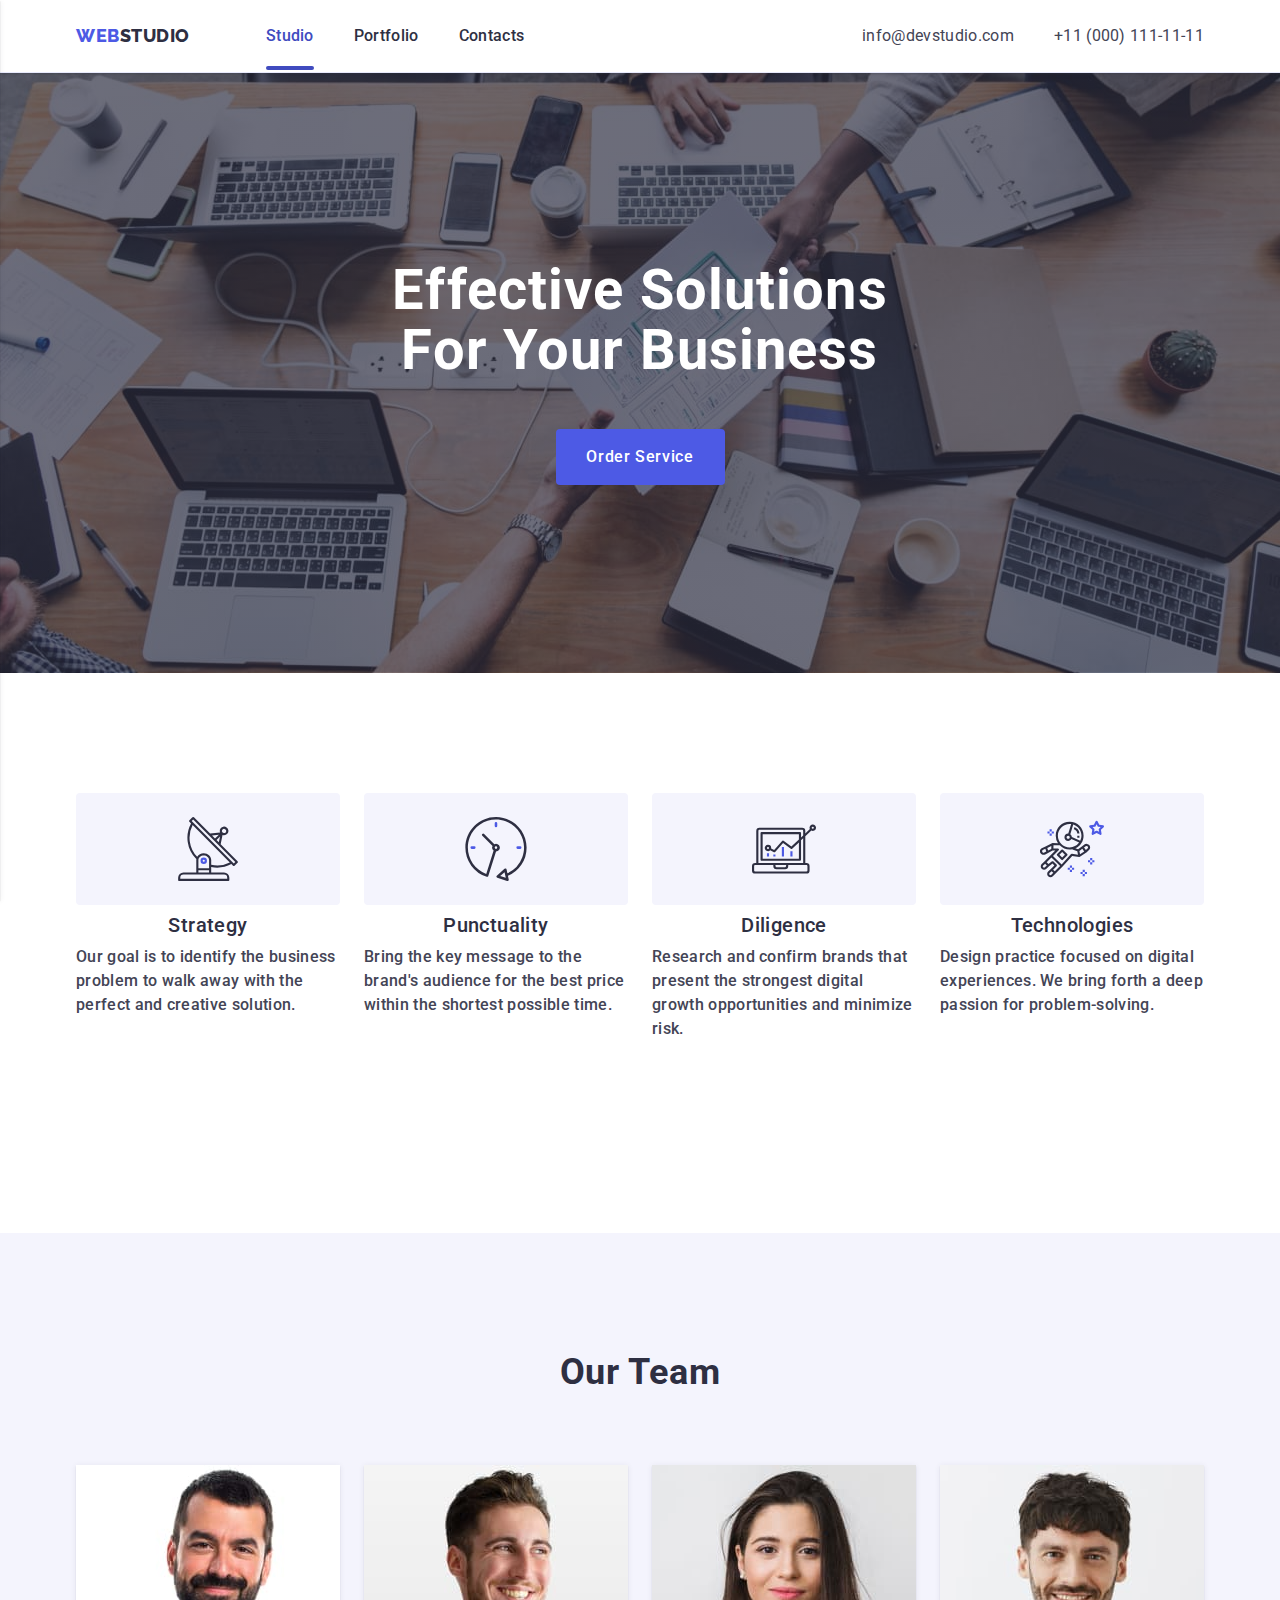
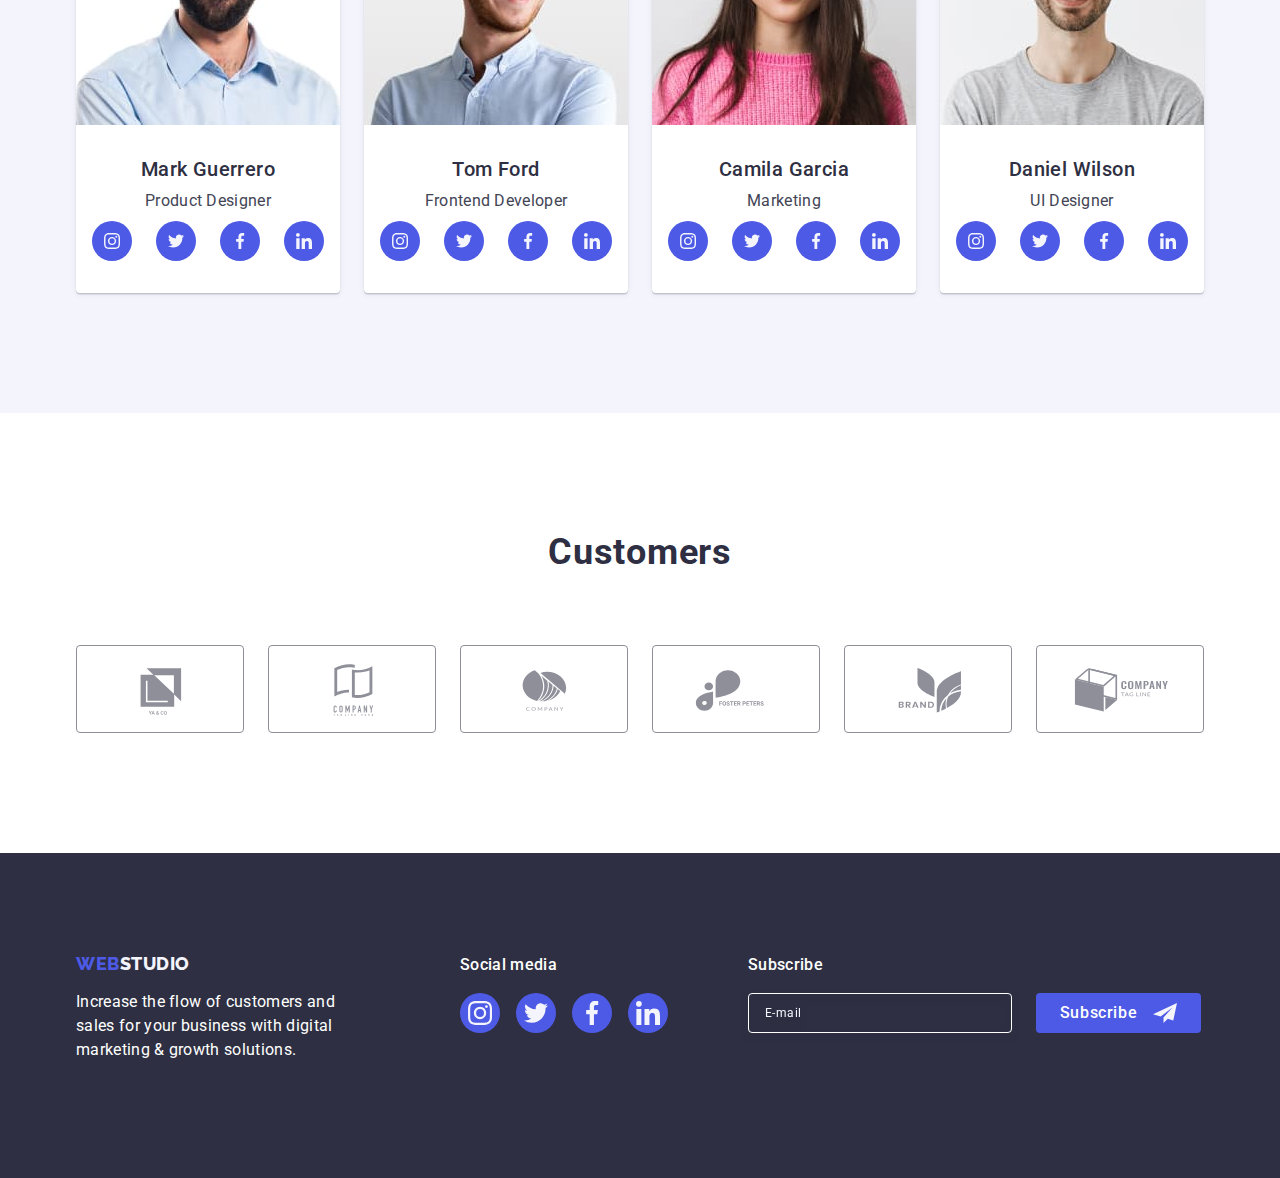
==== commit f42b70a7: "upgrate" ====
--- a/index.html
+++ b/index.html
@@ -69,16 +69,16 @@
     </header>
 
     <main>
-      <section class="hero-section">
+      <section class="hero">
         <div class="container">
-          <h1 class="title title-h1">Effective Solutions for Your Business</h1>
+          <h1 class="title">Effective Solutions for Your Business</h1>
           <button type="button" class="order-service-button" data-modal-open>
             Order Service
           </button>
         </div>
       </section>
 
-      <section class="strategy-section">
+      <section class="strategy section">
         <div class="container">
           <h2 class="visually-hidden">Benefits</h2>
 
@@ -135,12 +135,16 @@
         </div>
       </section>
 
-      <section class="product-section">
+      <section class="product section">
         <div class="container">
           <h2 class="product-section-title title-h2">What are we doing</h2>
           <ul class="product-section-list list">
             <li class="product-section-item">
               <img
+                srcset="
+                  ./images/main/desktop.jpg    1x,
+                  ./images/main/desktop@x2.jpg 2x
+                "
                 src="./images/main/desktop.jpg"
                 width="360"
                 alt="desktop product"
@@ -148,6 +152,10 @@
             </li>
             <li class="product-section-item">
               <img
+                srcset="
+                  ./images/main/mobile.jpg    1x,
+                  ./images/main/mobile@x2.jpg 2x
+                "
                 src="./images/main/mobile.jpg"
                 width="360"
                 alt="mobile product"
@@ -155,6 +163,10 @@
             </li>
             <li class="product-section-item">
               <img
+                srcset="
+                  ./images/main/desktopmobile.jpg    1x,
+                  ./images/main/desktopmobile@x2.jpg 2x
+                "
                 src="./images/main/desktopmobile.jpg"
                 width="360"
                 alt="all-in-one product"
@@ -164,12 +176,16 @@
         </div>
       </section>
 
-      <section class="team-section">
+      <section class="team section">
         <div class="container">
           <h2 class="team-section-title title-h2">Our Team</h2>
           <ul class="team-section-list list">
             <li class="team-cards-item">
               <img
+                srcset="
+                  ./images/main/foto1.jpg    1x,
+                  ./images/main/foto1@x2.jpg 2x
+                "
                 src="./images/main/foto1.jpg"
                 alt="Mark Guerrero"
                 width="264"
@@ -211,7 +227,15 @@
               </div>
             </li>
             <li class="team-cards-item">
-              <img src="./images/main/foto2.jpg" alt="Tom Ford" width="264" />
+              <img
+                srcset="
+                  ./images/main/foto2.jpg    1x,
+                  ./images/main/foto2@x2.jpg 2x
+                "
+                src="./images/main/foto2.jpg"
+                alt="Tom Ford"
+                width="264"
+              />
               <div class="team-cards">
                 <h3 class="team-cards-title title-h3">Tom Ford</h3>
                 <p class="team-cards-text text">Frontend Developer</p>
@@ -249,6 +273,10 @@
             </li>
             <li class="team-cards-item">
               <img
+                srcset="
+                  ./images/main/foto3.jpg    1x,
+                  ./images/main/foto3@x2.jpg 2x
+                "
                 src="./images/main/foto3.jpg"
                 alt="Camila Garcia"
                 width="264"
@@ -290,6 +318,10 @@
             </li>
             <li class="team-cards-item">
               <img
+                srcset="
+                  ./images/main/foto4.jpg    1x,
+                  ./images/main/foto4@x2.jpg 2x
+                "
                 src="./images/main/foto4.jpg"
                 alt="Daniel Wilson"
                 width="264"
@@ -332,7 +364,7 @@
           </ul>
         </div>
       </section>
-      <section class="customers-section">
+      <section class="customers section">
         <div class="container">
           <h2 class="customers-title title-h2">Customers</h2>
           <ul class="customers-list list">
@@ -541,18 +573,26 @@
           <a class="mobile-nav-item link" href="">Contacts</a>
         </li>
       </ul>
+
       <ul class="mobile-contacts list">
-        <li class="mobile-contacts-item">
-          <a class="link" href="tel:+110001111111" target="_blank"
+        <li>
+          <a
+            class="mobile-contacts-item link"
+            href="tel:+110001111111"
+            target="_blank"
             >+11 (000) 111-11-11</a
           >
         </li>
         <li>
-          <a class="link" href="mailto:info@devstudio.com" target="_blank"
+          <a
+            class="mobile-contacts-item link"
+            href="mailto:info@devstudio.com"
+            target="_blank"
             >info@devstudio.com</a
           >
         </li>
       </ul>
+
       <ul class="mobile-social list">
         <li class="mobile-social-item">
           <a class="link" href="https://www.instagram.com/" target="_blank">
--- a/css/styles.css
+++ b/css/styles.css
@@ -15,8 +15,7 @@
   --dairy-color: #fcfcfc;
   --transition: 250ms cubic-bezier(0.4, 0, 0.2, 1);
 }
-/*Global*/
-
+/*------------------------Global--------------------------*/
 body {
   position: relative;
   background-color: var(--white-color);
@@ -74,9 +73,31 @@
   letter-spacing: 0.02em;
 }
 .container {
-  width: 428px;
   padding: 0 15px;
   margin: 0 auto;
+}
+@media screen and (min-width: 428px) {
+  .container {
+    width: 428px;
+  }
+}
+@media screen and (min-width: 768px) {
+  .container {
+    width: 768px;
+  }
+}
+@media screen and (min-width: 1158px) {
+  .container {
+    width: 1158px;
+  }
+}
+.section {
+  padding: 120px 0;
+}
+@media screen and (max-width: 1157px) {
+  .section {
+    padding: 96px 0;
+  }
 }
 .visually-hidden {
   position: absolute;
@@ -96,7 +117,7 @@
   padding: 0;
 }
 
-/*Header*/
+/*-----------------------Header--------------------------*/
 
 .menu {
   position: relative;
@@ -143,7 +164,6 @@
   position: relative;
   transition: color var(--transition);
 }
-
 .current {
   color: var(--ocean-color);
   position: relative;
@@ -164,13 +184,11 @@
 .nav-menu-item:focus {
   color: var(--ocean-color);
 }
-
 address {
   font-style: normal;
   padding: 24px 0;
   margin-left: auto;
 }
-
 .list-contacts {
   font-size: 16px;
   line-height: 1.5;
@@ -186,10 +204,11 @@
   color: var(--ocean-color);
 }
 
-/*Footer*/
+/*--------------------------Footer--------------------------*/
 
 .footer-section {
   background-color: var(--navi-blue-color);
+  width: 100%;
   padding: 96px 0;
 }
 .footer-tab {
@@ -248,7 +267,6 @@
 .social-footer-link:focus {
   background-color: var(--green-color);
 }
-
 .footer-subscribe-text {
   font-style: normal;
   color: var(--white-color);
@@ -256,13 +274,13 @@
   margin-bottom: 16px;
 }
 .footer-subscribe-form {
-  display: flex;
   flex-direction: column;
   align-items: center;
 }
 .subscribe-email-input {
-  width: 398px;
+  width: 100%;
   height: 40px;
+  padding-left: 16px;
   border: 1px solid var(--white-color);
   background-color: transparent;
   font-size: 12px;
@@ -273,15 +291,13 @@
   color: var(--white-color);
   margin-bottom: 16px;
 }
-
 .subscribe-email-input::placeholder {
   color: var(--cloud-color);
 }
-
 .button-subscribe {
   min-width: 165px;
   height: 40px;
-
+  margin: 0 auto;
   align-items: center;
   font-family: "Roboto", sans-serif;
   font-weight: 500;
@@ -299,17 +315,17 @@
   border-radius: 4px;
   transition: background-color 250ms cubic-bezier(0.4, 0, 0.2, 1);
 }
-
 .button-subscribe:hover,
 .button-subscribe:focus {
   background: var(--ocean-color);
 }
-
 .icon-subscribe {
   margin-left: 16px;
   fill: var(--cloud-color);
 }
-/*Modal*/
+
+/*--------------------------Modal---------------------------*/
+
 @keyframes openingModal {
   0% {
     transform: scale(0);
@@ -335,21 +351,17 @@
   animation-direction: normal;
   transition: opacity var(--transition), visibility var(--transition);
 }
-
 .modal-form {
-  display: flexbox;
-  align-items: start;
-  justify-content: start;
   position: absolute;
   background-color: var(--cornflower-color);
   background: var(--dairy-color);
-  width: 408px;
-  min-height: 584px;
+  width: 392px;
+  max-height: 584px;
   margin: 0;
   padding: 0;
-  padding: 72px 24px 24px 24px;
+  padding: 72px 24px 24px;
   border-radius: 4px;
-  position: absolute;
+
   top: 50%;
   left: 50%;
   transform: translate(-50%, -50%);
@@ -357,6 +369,15 @@
   box-shadow: 0px 1px 1px rgba(0, 0, 0, 0.14), 0px 1px 3px rgba(0, 0, 0, 0.12),
     0px 2px 1px rgba(0, 0, 0, 0.2);
   transition: transform var(--transition);
+}
+@media screen and (max-width: 428px) {
+  .modal-form {
+    width: 95%;
+    max-width: 392px;
+    height: 95%;
+    max-height: 584px;
+    overflow: scroll;
+  }
 }
 .is-hidden {
   visibility: hidden;
@@ -405,11 +426,9 @@
   display: block;
   margin-bottom: 4px;
 }
-
 .field-input {
   position: relative;
 }
-
 .username {
   width: 100%;
   height: 40px;
@@ -420,11 +439,9 @@
   outline: transparent;
   transition: border-color var(--transition);
 }
-
 .username:focus {
   border-color: var(--iris-color);
 }
-
 .icon-lable {
   position: absolute;
   left: 16px;
@@ -433,15 +450,12 @@
   transition: fill var(--transition);
   fill: var(--navi-blue-color);
 }
-
 .username:focus + .icon-lable {
   fill: var(--iris-color);
 }
-
 .comments {
   margin-bottom: 16px;
 }
-
 .comment {
   width: 100%;
   height: 120px;
@@ -457,22 +471,18 @@
   resize: none;
   transition: border-color var(--transition);
 }
-
 .comment:focus {
   border-color: var(--iris-color);
 }
-
 .privacy {
   margin-bottom: 24px;
 }
-
 .privacy-lable {
   font-size: 12px;
   line-height: 1.17;
   letter-spacing: 0.04em;
   color: var(--light-slate-color);
 }
-
 .checkbox {
   width: 16px;
   height: 16px;
@@ -486,13 +496,11 @@
   fill: transparent;
   margin-right: 8px;
 }
-
 .policy:checked + .privacy-lable .checkbox {
   border: none;
   background-color: var(--ocean-color);
   fill: var(--cloud-color);
 }
-
 .privacy-link {
   font-style: normal;
   font-weight: 400;
@@ -502,7 +510,6 @@
   text-decoration-line: underline;
   color: var(--iris-color);
 }
-
 .button-send {
   min-width: 169px;
   height: 56px;
@@ -520,12 +527,12 @@
   transition: background-color var(--transition);
   margin: 0 auto;
 }
-
 .button-send:hover,
 .button-send:focus {
   background: var(--ocean-color);
 }
-/*mobile menu*/
+
+/*--------------------------mobile menu------------------------*/
 
 .menu-toggle {
   height: 40px;
@@ -545,7 +552,6 @@
   right: 12px;
   bottom: 16px;
 }
-
 .menu-toggle:hover,
 .menu-toggle:focus {
   background-color: rgba(0, 0, 0, 0.1);
@@ -553,7 +559,6 @@
 .icon-mobile-menu {
   fill: var(--navi-blue-color);
 }
-
 .mobile-container {
   position: fixed;
   top: 0;
@@ -561,14 +566,13 @@
   width: 100%;
   height: 100%;
   padding: 80px 0 40px 40px;
-  z-index: 999;
-  transform: translateX(100%);
+
+  transform: translateX(-100%);
   transition: transform (--transition);
   background: var(--white-color);
   box-shadow: 0px 2px 1px rgba(46, 47, 66, 0.08),
     0px 1px 1px rgba(46, 47, 66, 0.16), 0px 1px 6px rgba(46, 47, 66, 0.08);
 }
-
 .mobile-container.is-open {
   transform: translateX(0);
 }
@@ -593,7 +597,7 @@
   align-items: flex-start;
   gap: 40px;
   padding: 0px;
-  margin-bottom: 284px;
+  margin-bottom: 100px;
 }
 
 .mobile-nav-item {
@@ -611,7 +615,7 @@
 
 .mobile-contacts {
   display: flex;
-  flex-direction: column-reverse;
+  flex-direction: column;
   align-items: flex-start;
   gap: 40px;
   padding: 0px;
@@ -625,7 +629,8 @@
   letter-spacing: 0.02em;
   color: var(--slate-color);
 }
-.mobile-contacts-item:last-child .link {
+.mobile-contacts-item:hover,
+.mobile-contacts-item:focus {
   font-size: 36px;
   font-weight: 700;
   line-height: 1.11;
@@ -634,12 +639,16 @@
   color: var(--iris-color);
 }
 .mobile-social {
-  display: flex;
+  display: inline-flex;
   align-items: flex-start;
   gap: 56px;
   margin: 0;
 }
-
+@media screen and (max-width: 427px) {
+  .mobile-social {
+    gap: 28px;
+  }
+}
 .mobile-social-item .link {
   display: flex;
   align-items: center;
@@ -663,7 +672,7 @@
 /*index.html*/
 /*Перша секція*/
 
-.hero-section {
+.hero {
   background-image: linear-gradient(
       to bottom,
       rgba(46, 47, 66, 0.7),
@@ -692,6 +701,12 @@
   max-width: 320px;
   margin: 0 auto;
   margin-bottom: 72px;
+  font-size: 36px;
+  font-weight: 700;
+  line-height: 1.11;
+  letter-spacing: 0.02em;
+  text-transform: capitalize;
+  color: var(--white-color);
 }
 .order-service-button {
   cursor: pointer;
@@ -705,10 +720,10 @@
   line-height: 1.5;
   letter-spacing: 0.04em;
   display: block;
-  min-width: 169px;
+  width: 169px;
   height: 56px;
   margin: 0 auto;
-  transition: background-color var(--transition);
+  transition: background-color var(--transition), box-shadow var(--transition);
 }
 .order-service-button:hover,
 .order-service-button:focus {
@@ -718,9 +733,6 @@
 
 /*Друга секція*/
 
-.strategy-section {
-  padding: 96px 0;
-}
 .stratgy-section-list {
   display: flex;
   flex-wrap: wrap;
@@ -728,7 +740,8 @@
 }
 .stratgy-section-item {
   width: 100%;
-  text-align: center;
+}
+.stratgy-section-item:not(:last-child) {
   margin-bottom: 72px;
 }
 .strategy-section-title {
@@ -739,6 +752,10 @@
   text-transform: capitalize;
   color: var(--navi-blue-color);
   margin-bottom: 8px;
+  text-align: center;
+}
+.strategy-section-text {
+  font-weight: 500;
 }
 
 .benefits {
@@ -755,7 +772,7 @@
 
 /*Третя секція*/
 
-.product-section {
+.product {
   display: none;
   text-align: center;
 }
@@ -778,10 +795,9 @@
 
 /*Четверта секція*/
 
-.team-section {
+.team {
   background-color: var(--cloud-color);
   text-align: center;
-  padding: 96px 0;
 }
 .team-section-title {
   text-align: center;
@@ -848,8 +864,7 @@
   background-color: var(--ocean-color);
 }
 /*Customers section*/
-.customers-section {
-  padding: 96px 0;
+.customers {
   margin: 0;
   text-align: center;
 }
@@ -904,7 +919,7 @@
 }
 /*Portfolio.html*/
 
-.portfolio-section {
+.portfolio {
   padding-top: 48px;
   padding-bottom: 48px;
 }
@@ -1007,7 +1022,7 @@
   .menu-toggle {
     display: none;
   }
-  .hero-section {
+  .hero {
     background-image: linear-gradient(
         to bottom,
         rgba(46, 47, 66, 0.7),
@@ -1022,7 +1037,7 @@
     max-width: 768px;
   }
   @media (min-resolution: 192dpi) {
-    .hero-section {
+    .hero {
       background-image: linear-gradient(
           to bottom,
           rgba(46, 47, 66, 0.7),
@@ -1032,11 +1047,13 @@
     }
   }
   .title {
+    color: var(--white-color);
+    font-weight: 700;
+    font-size: 56px;
+    line-height: 1.07;
+    letter-spacing: 0.02em;
     max-width: 496px;
     margin-bottom: 36px;
-  }
-  .strategy-section {
-    padding: 96px 0;
   }
   .stratgy-section-list {
     flex-direction: row;
@@ -1055,7 +1072,7 @@
     text-align: left;
     margin: 0;
   }
-  .product-section {
+  .product {
     display: none;
   }
   .team-section-list {
@@ -1067,11 +1084,6 @@
     column-gap: 24px;
     align-items: center;
     justify-content: center;
-  }
-  .customers-section {
-    padding: 96px 0;
-    margin: 0;
-    text-align: center;
   }
   .customers-list {
     display: flex;
@@ -1157,28 +1169,6 @@
     width: 1158px;
     padding: 0 15px;
   }
-  .title-h1 {
-    color: var(--white-color);
-    font-weight: 700;
-    font-size: 56px;
-    line-height: 1.07;
-    letter-spacing: 0.02em;
-  }
-  .title-h2 {
-    font-size: 36px;
-    font-weight: 700;
-    line-height: 1.11;
-    letter-spacing: 0.02em;
-    text-transform: capitalize;
-    color: var(--navi-blue-color);
-  }
-  .title-h3 {
-    color: var(--navi-blue-color);
-    font-weight: 500;
-    font-size: 20px;
-    line-height: 1.2;
-    letter-spacing: 0.02em;
-  }
   .menu-toggle {
     display: none;
   }
@@ -1191,7 +1181,7 @@
     flex-direction: row;
     gap: 40px;
   }
-  .hero-section {
+  .hero {
     background-image: linear-gradient(
         to bottom,
         rgba(46, 47, 66, 0.7),
@@ -1206,7 +1196,7 @@
     max-width: 1440px;
   }
   @media (min-resolution: 192dpi) {
-    .hero-section {
+    .hero {
       background-image: linear-gradient(
           to bottom,
           rgba(46, 47, 66, 0.7),
@@ -1220,9 +1210,6 @@
     margin: 0 auto;
     margin-bottom: 48px;
   }
-  .strategy-section {
-    padding: 120px 0;
-  }
   .strategy-section-title {
     color: var(--navi-blue-color);
     font-weight: 500;
@@ -1245,11 +1232,6 @@
   .product-section {
     display: block;
     padding-bottom: 120px;
-    text-align: center;
-  }
-  .customers-section {
-    padding: 120px 0;
-    margin: 0;
     text-align: center;
   }
   .customers-list {
@@ -1298,7 +1280,7 @@
   .subscribe-email-input {
     width: 264px;
   }
-  .portfolio-section {
+  .portfolio {
     padding-top: 96px;
     padding-bottom: 120px;
   }
@@ -1311,7 +1293,7 @@
     flex-direction: row;
     flex-wrap: wrap;
     column-gap: 24px;
-    row-gap: 72px;
+    row-gap: 48px;
   }
   .product-item {
     width: calc((100% - 48px) / 3);
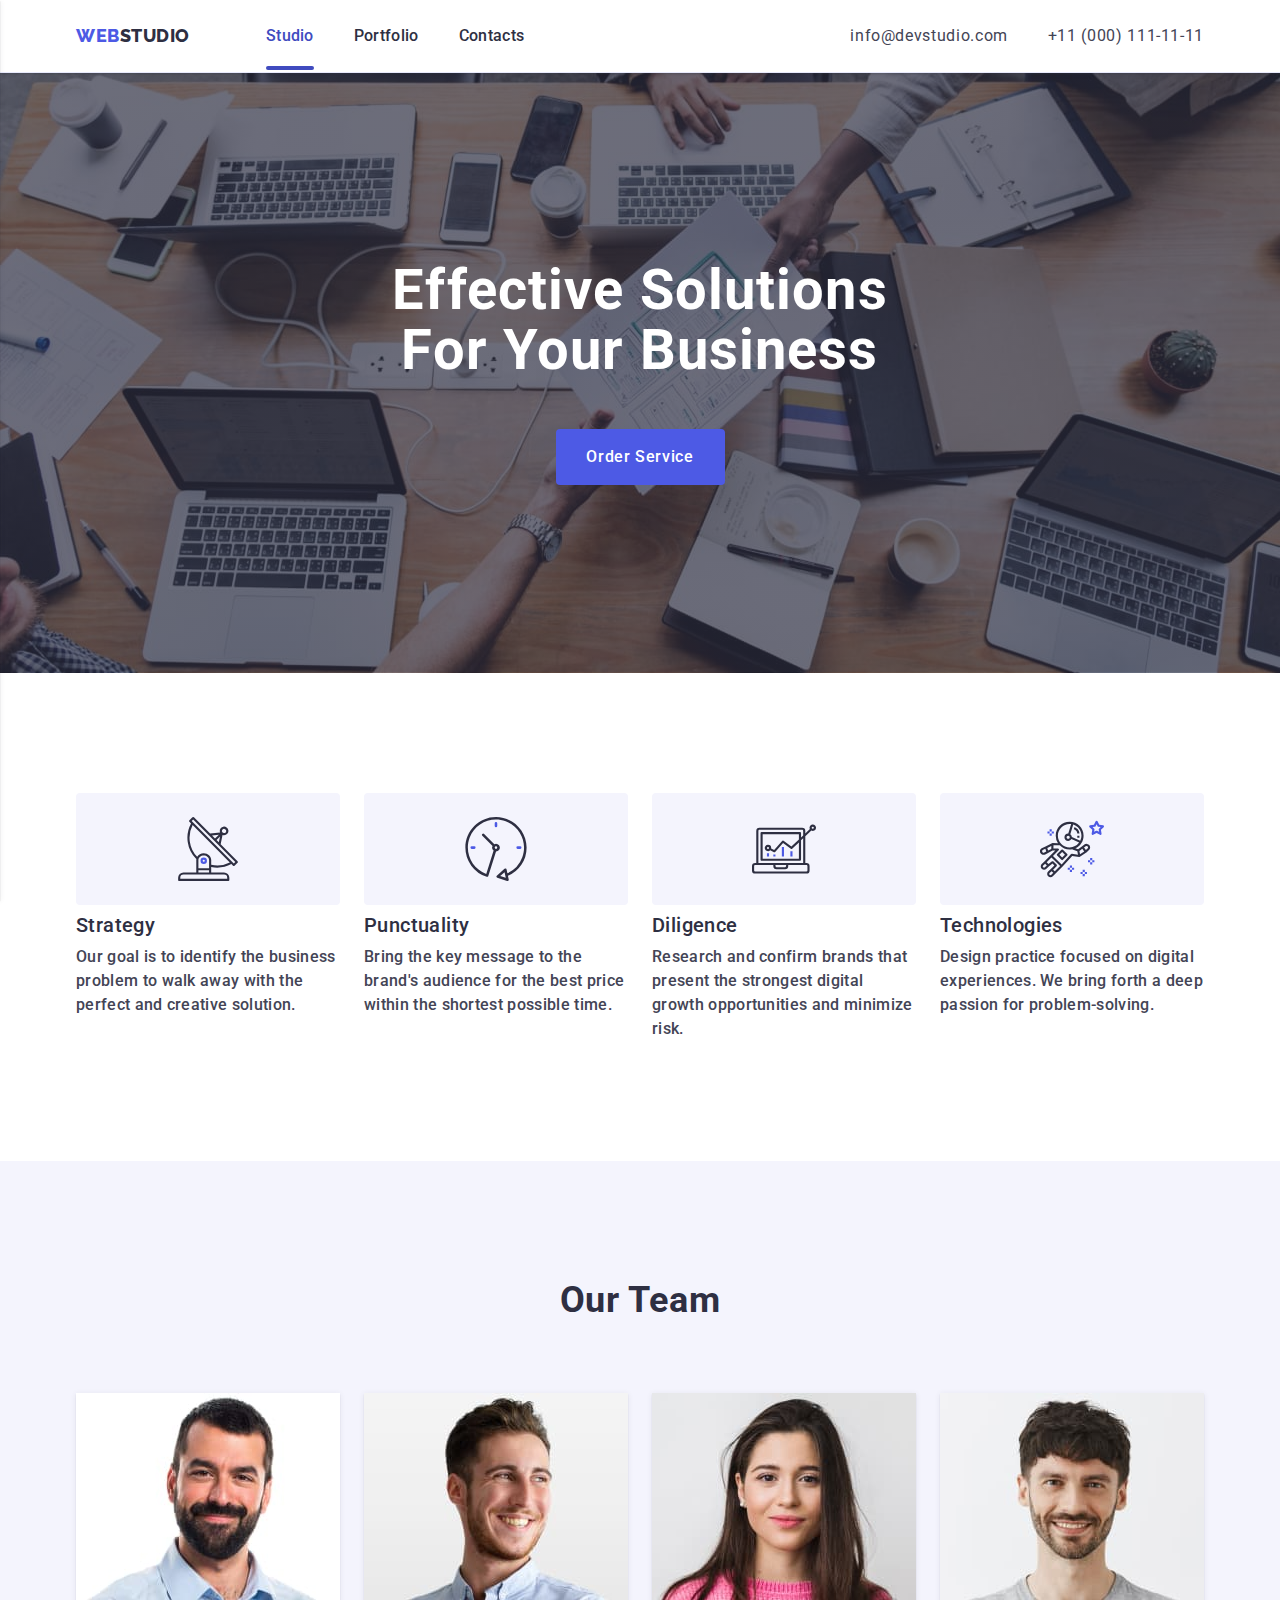
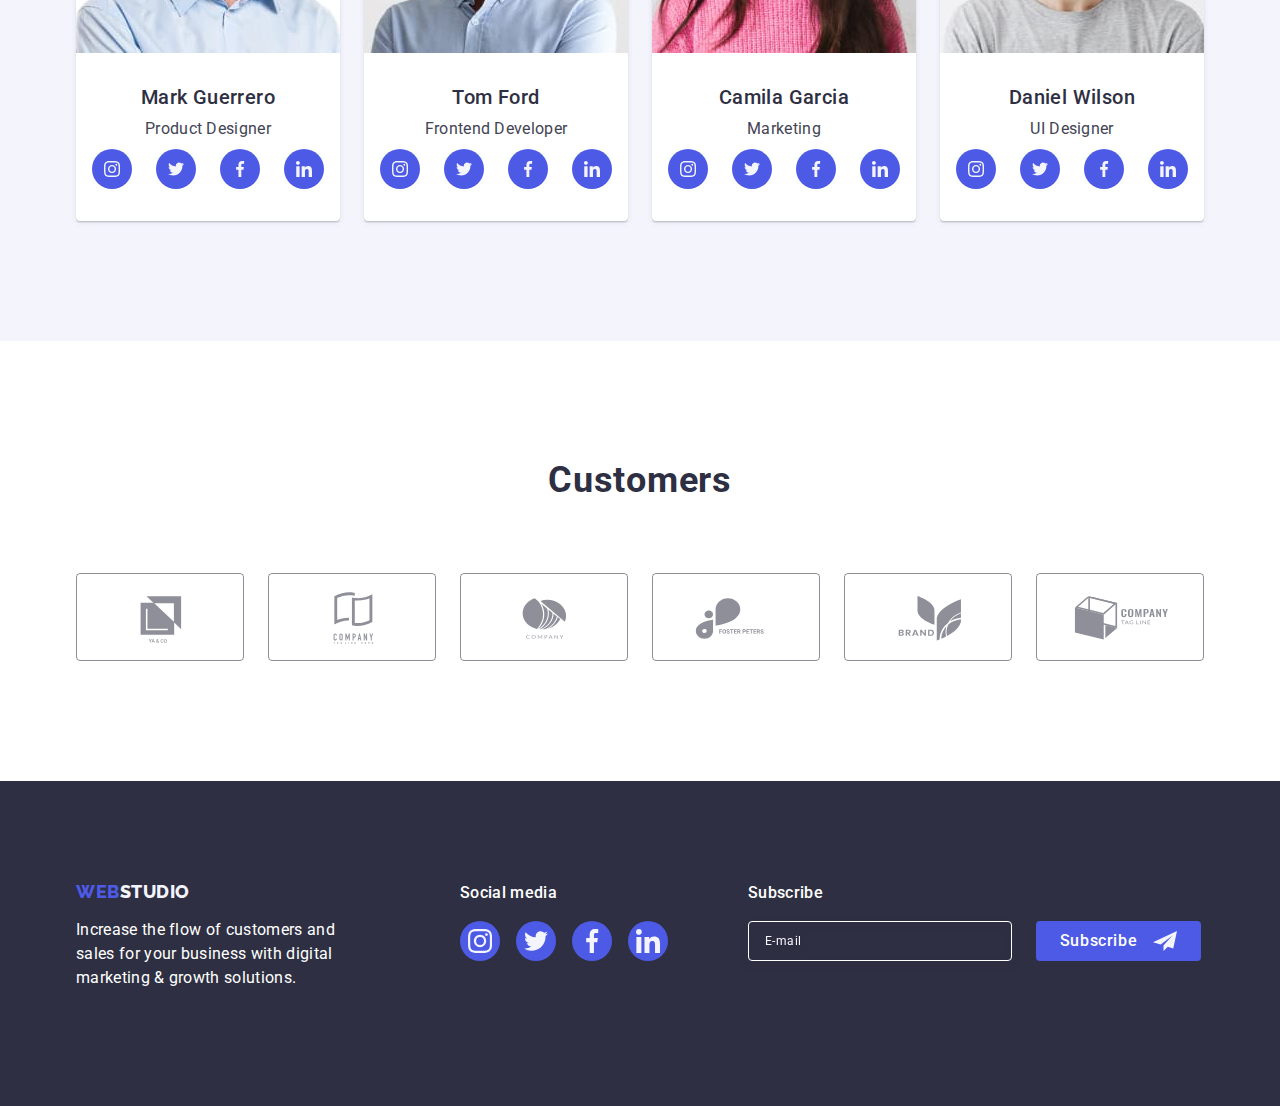
==== commit 52eb186b: "correct mistakes" ====
--- a/index.html
+++ b/index.html
@@ -12,6 +12,7 @@
       rel="stylesheet"
     />
     <link rel="stylesheet" href="./css/modern-normalize.min.css" />
+
     <link rel="stylesheet" href="./css/styles.css" />
     <title>WEBSTUDIO</title>
   </head>
--- a/css/styles.css
+++ b/css/styles.css
@@ -15,7 +15,7 @@
   --dairy-color: #fcfcfc;
   --transition: 250ms cubic-bezier(0.4, 0, 0.2, 1);
 }
-/*------------------------Global--------------------------*/
+/*--------------------------------Global----------------------------*/
 body {
   position: relative;
   background-color: var(--white-color);
@@ -75,6 +75,11 @@
 .container {
   padding: 0 15px;
   margin: 0 auto;
+}
+@media screen and (max-width: 427px) {
+  .container {
+    width: 100%;
+  }
 }
 @media screen and (min-width: 428px) {
   .container {
@@ -117,7 +122,7 @@
   padding: 0;
 }
 
-/*-----------------------Header--------------------------*/
+/*-------------------------------Header----------------------------*/
 
 .menu {
   position: relative;
@@ -158,9 +163,9 @@
   font-weight: 500;
   font-size: 16px;
   line-height: 1.5;
+  padding: 24px 0;
   letter-spacing: 0.02em;
   color: var(--navi-blue-color);
-  padding: 24px 0;
   position: relative;
   transition: color var(--transition);
 }
@@ -186,13 +191,13 @@
 }
 address {
   font-style: normal;
-  padding: 24px 0;
+  font-size: 12px;
+  padding: 16px 0;
   margin-left: auto;
 }
 .list-contacts {
-  font-size: 16px;
-  line-height: 1.5;
-  letter-spacing: 0.02em;
+  line-height: 1.2;
+  letter-spacing: 0.04em;
   color: var(--slate-color);
   transition: color var(--transition);
 }
@@ -204,7 +209,7 @@
   color: var(--ocean-color);
 }
 
-/*--------------------------Footer--------------------------*/
+/*-------------------------------Footer-----------------------------*/
 
 .footer-section {
   background-color: var(--navi-blue-color);
@@ -214,7 +219,6 @@
 .footer-tab {
   display: flex;
   flex-direction: column;
-  text-align: center;
 }
 .footer-tab-content {
   margin: 0 auto;
@@ -228,7 +232,8 @@
   letter-spacing: 0.03em;
   text-transform: uppercase;
   color: var(--iris-color);
-  display: inline-block;
+  display: block;
+  text-align: center;
   margin-bottom: 16px;
 }
 .accent-footer {
@@ -248,6 +253,7 @@
   font-weight: 500;
   color: var(--white-color);
   margin-bottom: 16px;
+  text-align: center;
 }
 .footer-icons-list {
   display: flex;
@@ -272,6 +278,7 @@
   color: var(--white-color);
   font-weight: 500;
   margin-bottom: 16px;
+  text-align: center;
 }
 .footer-subscribe-form {
   flex-direction: column;
@@ -324,17 +331,7 @@
   fill: var(--cloud-color);
 }
 
-/*--------------------------Modal---------------------------*/
-
-@keyframes openingModal {
-  0% {
-    transform: scale(0);
-  }
-
-  100% {
-    transform: scale(1);
-  }
-}
+/*-------------------------------Modal-----------------------------*/
 .modal {
   display: flex;
   position: fixed;
@@ -351,6 +348,15 @@
   animation-direction: normal;
   transition: opacity var(--transition), visibility var(--transition);
 }
+@keyframes openingModal {
+  0% {
+    transform: scale(0);
+  }
+
+  100% {
+    transform: scale(1);
+  }
+}
 .modal-form {
   position: absolute;
   background-color: var(--cornflower-color);
@@ -361,7 +367,6 @@
   padding: 0;
   padding: 72px 24px 24px;
   border-radius: 4px;
-
   top: 50%;
   left: 50%;
   transform: translate(-50%, -50%);
@@ -532,7 +537,7 @@
   background: var(--ocean-color);
 }
 
-/*--------------------------mobile menu------------------------*/
+/*----------------------------Mobile menu--------------------------*/
 
 .menu-toggle {
   height: 40px;
@@ -560,15 +565,16 @@
   fill: var(--navi-blue-color);
 }
 .mobile-container {
+  display: flex;
+  flex-direction: column;
   position: fixed;
   top: 0;
   left: 0;
   width: 100%;
   height: 100%;
   padding: 80px 0 40px 40px;
-
   transform: translateX(-100%);
-  transition: transform (--transition);
+  transition: transform 500ms ease-in-out;
   background: var(--white-color);
   box-shadow: 0px 2px 1px rgba(46, 47, 66, 0.08),
     0px 1px 1px rgba(46, 47, 66, 0.16), 0px 1px 6px rgba(46, 47, 66, 0.08);
@@ -597,9 +603,8 @@
   align-items: flex-start;
   gap: 40px;
   padding: 0px;
-  margin-bottom: 100px;
-}
-
+  margin-bottom: auto;
+}
 .mobile-nav-item {
   font-weight: 700;
   font-size: 36px;
@@ -608,11 +613,9 @@
   text-transform: capitalize;
   color: var(--navi-blue-color);
 }
-
 .active {
   color: var(--ocean-color);
 }
-
 .mobile-contacts {
   display: flex;
   flex-direction: column;
@@ -621,7 +624,6 @@
   padding: 0px;
   margin-bottom: 48px;
 }
-
 .mobile-contacts-item {
   font-weight: 500;
   font-size: 20px;
@@ -639,15 +641,10 @@
   color: var(--iris-color);
 }
 .mobile-social {
-  display: inline-flex;
+  display: flex;
   align-items: flex-start;
   gap: 56px;
   margin: 0;
-}
-@media screen and (max-width: 427px) {
-  .mobile-social {
-    gap: 28px;
-  }
 }
 .mobile-social-item .link {
   display: flex;
@@ -659,7 +656,22 @@
   height: 40px;
   position: relative;
 }
-
+@media screen and (max-width: 427px) {
+  .mobile-nav-item {
+    font-size: 24px;
+  }
+
+  .mobile-contacts-item {
+    font-size: 18px;
+  }
+  .mobile-contacts-item:hover,
+  .mobile-contacts-item:focus {
+    font-size: 24px;
+  }
+  .mobile-social {
+    gap: 18px;
+  }
+}
 .icon-menu {
   display: inline-block;
   position: absolute;
@@ -669,8 +681,8 @@
   transform: translate(-50%, -50%);
 }
 
-/*index.html*/
-/*Перша секція*/
+/*==============================INDEX.HTML=========================*/
+/*---------------------------------Hero----------------------------*/
 
 .hero {
   background-image: linear-gradient(
@@ -686,7 +698,9 @@
   padding: 112px 0;
   max-width: 428px;
 }
-@media (min-resolution: 192dpi) {
+@media screen and (min-device-pixel-ratio: 2),
+  screen and (min-resolution: 192dpi),
+  screen and (min-resolution: 2dppx) {
   .hero-section {
     background-image: linear-gradient(
         to bottom,
@@ -731,7 +745,7 @@
   box-shadow: 0px 4px 4px rgba(0, 0, 0, 0.15);
 }
 
-/*Друга секція*/
+/*------------------------------Benefits----------------------------*/
 
 .stratgy-section-list {
   display: flex;
@@ -757,7 +771,6 @@
 .strategy-section-text {
   font-weight: 500;
 }
-
 .benefits {
   display: none;
   align-items: center;
@@ -770,7 +783,7 @@
   margin-bottom: 8px;
 }
 
-/*Третя секція*/
+/*-----------------------------Production---------------------------*/
 
 .product {
   display: none;
@@ -793,7 +806,7 @@
   border: 1px solid var(--cornflower-color);
 }
 
-/*Четверта секція*/
+/*------------------------------Team--------------------------------*/
 
 .team {
   background-color: var(--cloud-color);
@@ -832,7 +845,6 @@
   margin: 0;
   margin-bottom: 8px;
 }
-
 .social-icons-list {
   display: flex;
   margin: 0;
@@ -841,7 +853,6 @@
   justify-content: center;
   gap: 24px;
 }
-
 .social-icons-item {
   height: 40px;
   width: 40px;
@@ -863,7 +874,9 @@
 .social-link:focus {
   background-color: var(--ocean-color);
 }
-/*Customers section*/
+
+/*------------------------------Customers---------------------------*/
+
 .customers {
   margin: 0;
   text-align: center;
@@ -876,8 +889,7 @@
   display: flex;
   flex-wrap: wrap;
   align-items: center;
-  justify-content: space-between;
-  gap: 16px;
+  gap: 72px 16px;
 }
 .customers-item {
   width: calc((100% - 16px) / 2);
@@ -917,7 +929,8 @@
 .customers-link:hover .customers-icon {
   fill: var(--ocean-color);
 }
-/*Portfolio.html*/
+
+/*=============================PORTFOLIO.html=======================*/
 
 .portfolio {
   padding-top: 48px;
@@ -966,7 +979,11 @@
 .product-item {
   width: 396px;
 }
-
+@media screen and (max-width: 427px) {
+  .product-item {
+    width: 100%;
+  }
+}
 .product-card {
   padding: 32px 16px;
   border: 1px solid var(--cornflower-color);
@@ -975,18 +992,15 @@
 .product-title {
   margin-bottom: 8px;
 }
-
 .product-item .link:hover,
 .product-item .link:focus {
   box-shadow: 0px 1px 6px rgba(46, 47, 66, 0.08),
     0px 1px 1px rgba(46, 47, 66, 0.16), 0px 2px 1px rgba(46, 47, 66, 0.08);
 }
-
 .overlay-card {
   position: relative;
   overflow: hidden;
 }
-
 .overlay {
   position: absolute;
   top: 0;
@@ -999,11 +1013,12 @@
   transform: translateY(100%);
   transition: transform var(--transition);
 }
-
 .product-item .link:hover .overlay,
 .product-item .link:focus .overlay {
   transform: translateY(0);
 }
+
+/*==========================FOR TABLET=============================*/
 
 @media screen and (min-width: 768px) {
   .container {
@@ -1017,7 +1032,6 @@
   .address-list {
     display: flex;
     flex-direction: column;
-    column-gap: 12px;
   }
   .menu-toggle {
     display: none;
@@ -1036,7 +1050,9 @@
     padding: 112px 0;
     max-width: 768px;
   }
-  @media (min-resolution: 192dpi) {
+  @media screen and (min-device-pixel-ratio: 2),
+    screen and (min-resolution: 192dpi),
+    screen and (min-resolution: 2dppx) {
     .hero {
       background-image: linear-gradient(
           to bottom,
@@ -1059,19 +1075,24 @@
     flex-direction: row;
     flex-wrap: wrap;
     padding: 0px;
-    gap: 0;
-    row-gap: 72px;
-    column-gap: 24px;
+    gap: 0 24px;
     margin: 0;
   }
   .benefits {
     display: none;
+  }
+  .strategy-section-title {
+    text-align: start;
   }
   .stratgy-section-item {
     width: calc((100% - 24px) / 2);
     text-align: left;
     margin: 0;
   }
+  .stratgy-section-item:nth-last-child(-n + 2) {
+    margin-bottom: 0;
+  }
+
   .product {
     display: none;
   }
@@ -1089,8 +1110,7 @@
     display: flex;
     flex-wrap: wrap;
     gap: 0;
-    row-gap: 64px;
-    column-gap: 24px;
+    gap: 64px 24px;
     align-items: center;
     justify-content: center;
     margin: 0 auto;
@@ -1109,6 +1129,9 @@
     background-color: var(--navi-blue-color);
     padding: 96px 0;
   }
+  .footer-logo {
+    text-align: start;
+  }
   .footer-tab {
     display: flex;
     flex-wrap: wrap;
@@ -1127,11 +1150,17 @@
     margin-left: 24px;
     text-align: left;
   }
+  .social-text {
+    text-align: start;
+  }
   .footer-subscribe {
     margin: 0;
     margin-left: 108px;
 
     text-align: left;
+  }
+  .footer-subscribe-text {
+    text-align: start;
   }
   .footer-subscribe-form {
     display: flex;
@@ -1164,6 +1193,9 @@
     width: calc((100% - 24px) / 2);
   }
 }
+
+/*=============================FOR DESKTOP==========================*/
+
 @media screen and (min-width: 1158px) {
   .container {
     width: 1158px;
@@ -1175,6 +1207,13 @@
   .nav-list {
     display: flex;
     gap: 40px;
+  }
+  address {
+    padding: 24px 0;
+    font-size: 16px;
+  }
+  .list-contacts {
+    line-height: 1.5;
   }
   .address-list {
     display: flex;
@@ -1195,7 +1234,9 @@
     padding: 188px 0;
     max-width: 1440px;
   }
-  @media (min-resolution: 192dpi) {
+  @media screen and (min-device-pixel-ratio: 2),
+    screen and (min-resolution: 192dpi),
+    screen and (min-resolution: 2dppx) {
     .hero {
       background-image: linear-gradient(
           to bottom,
@@ -1228,6 +1269,10 @@
     width: calc((100% - 72px) / 4);
     text-align: left;
     margin: 0;
+    margin-bottom: 0;
+  }
+  .stratgy-section-item:not(:last-child) {
+    margin-bottom: 0;
   }
   .product-section {
     display: block;
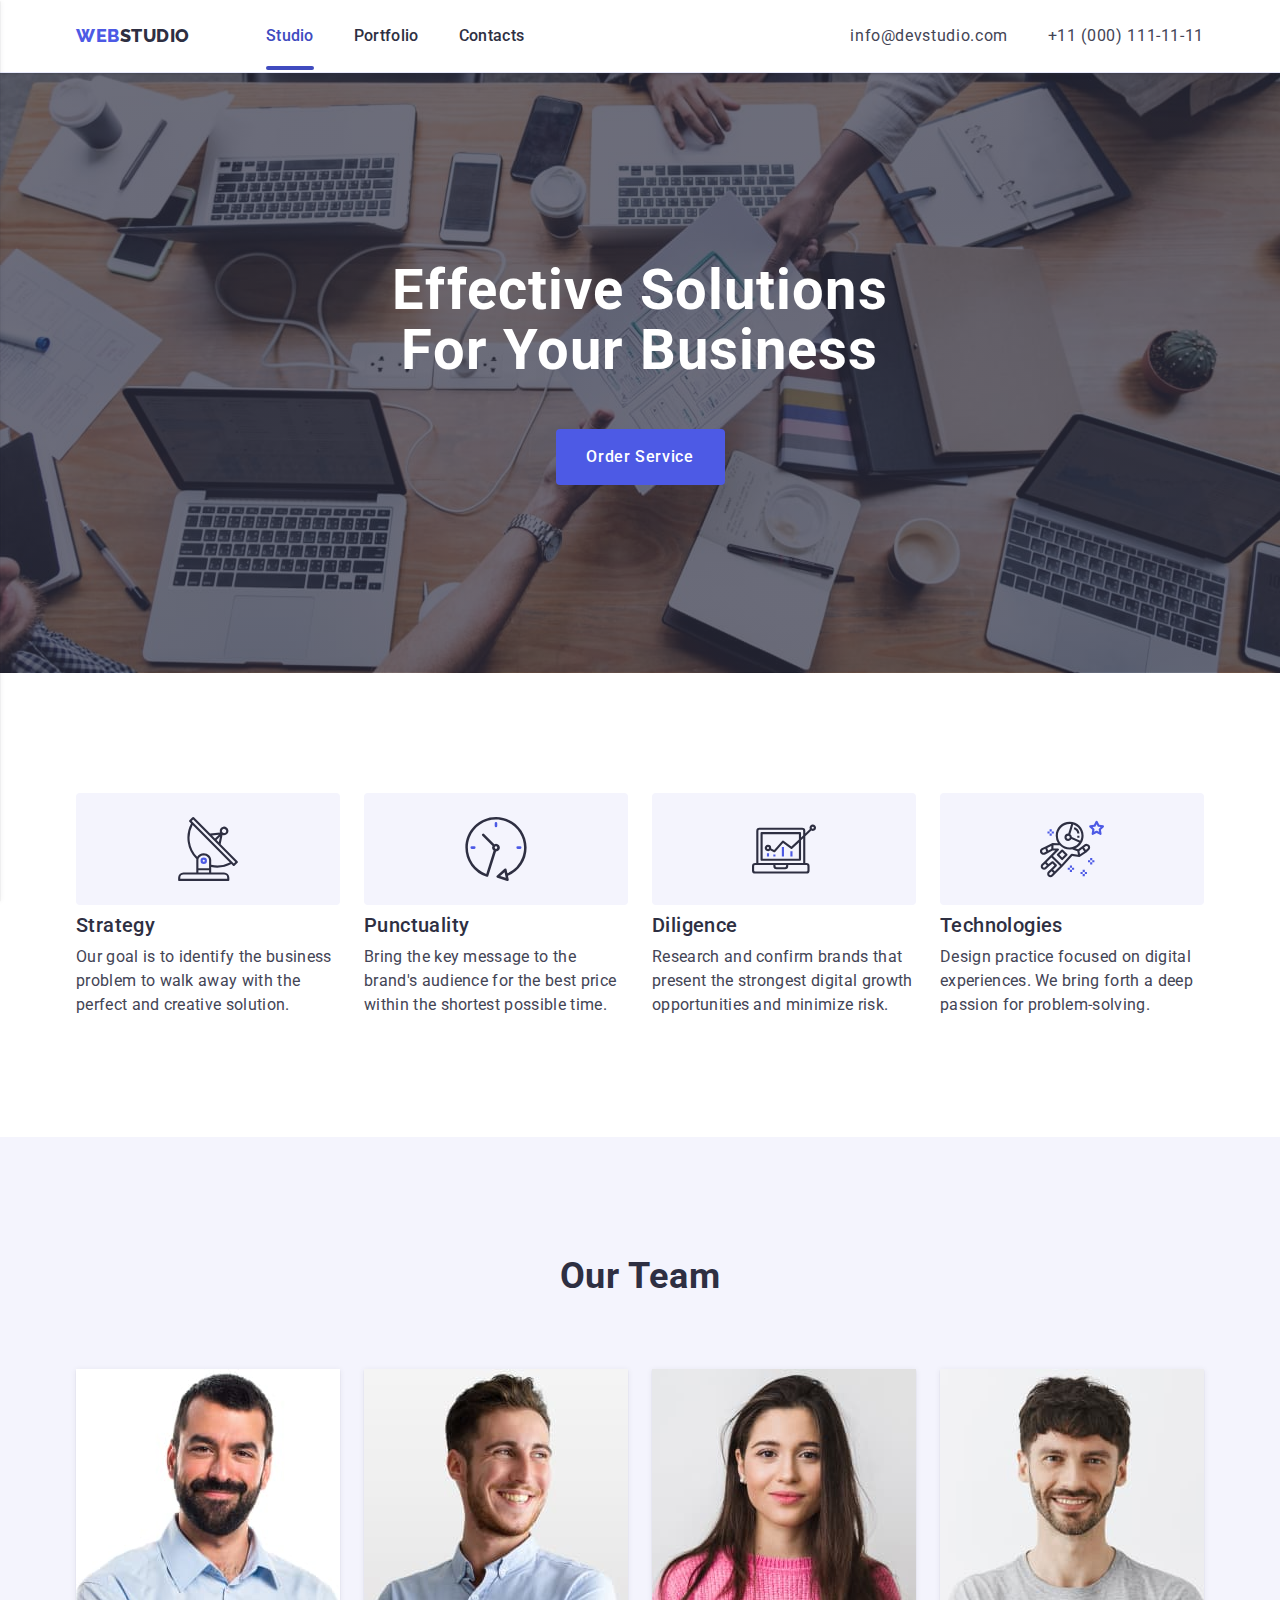
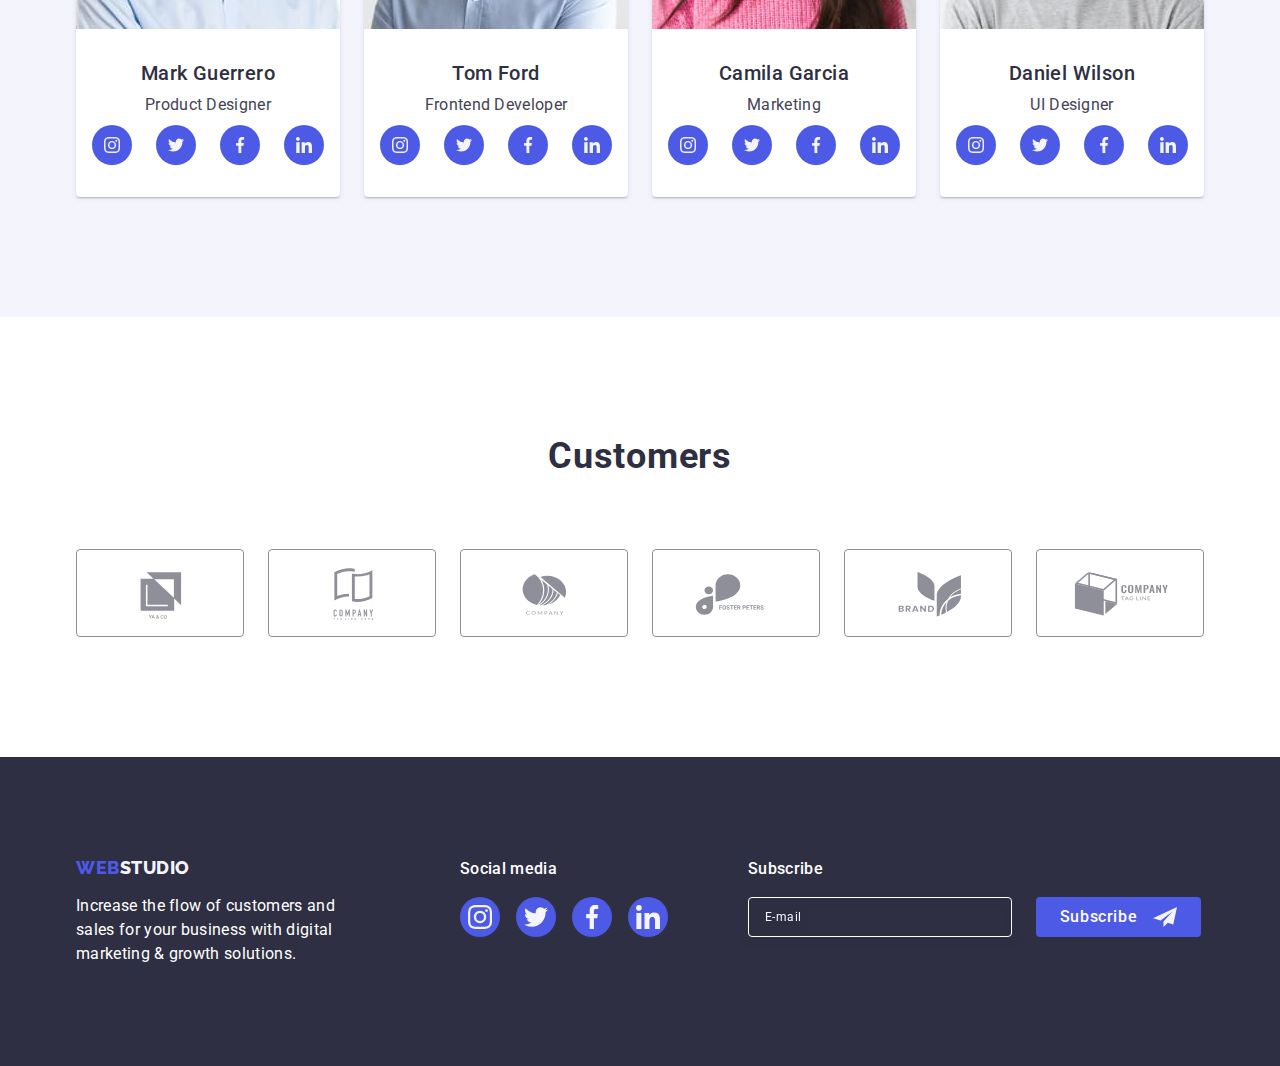
==== commit 108a0241: "Update index.html+netlify" ====
--- a/index.html
+++ b/index.html
@@ -16,27 +16,18 @@
     <link rel="stylesheet" href="./css/styles.css" />
     <title>WEBSTUDIO</title>
   </head>
-
   <body>
     <header class="menu">
       <div class="menu-nav container">
         <nav class="menu-nav-list">
-          <a href="./index.html" class="logo link"
-            >Web<span class="accent">Studio</span></a
-          >
+          <a href="./index.html" class="logo link">Web<span class="accent">Studio</span></a>
 
           <ul class="nav-list list">
             <li>
-              <a class="nav-menu-item current link" href="./index.html"
-                >Studio</a
-              >
+              <a class="nav-menu-item current link" href="./index.html">Studio</a>
             </li>
             <li>
-              <a
-                class="nav-menu-item notactive-page link"
-                href="./portfolio.html"
-                >Portfolio</a
-              >
+              <a class="nav-menu-item notactive-page link" href="./portfolio.html">Portfolio</a>
             </li>
             <li>
               <a class="nav-menu-item link" href="#">Contacts</a>
@@ -46,22 +37,14 @@
         <address class="contacts">
           <ul class="address-list list">
             <li>
-              <a class="list-contacts link" href="mailto:info@devstudio.com"
-                >info@devstudio.com</a
-              >
+              <a class="list-contacts link" href="mailto:info@devstudio.com">info@devstudio.com</a>
             </li>
             <li>
-              <a class="list-contacts link" href="tel:+110001111111"
-                >+11 (000) 111-11-11</a
-              >
+              <a class="list-contacts link" href="tel:+110001111111">+11 (000) 111-11-11</a>
             </li>
           </ul>
         </address>
-        <button
-          class="menu-toggle js-open-menu"
-          aria-expanded="false"
-          aria-controls="mobile-menu"
-        >
+        <button class="menu-toggle js-open-menu" aria-expanded="false" aria-controls="mobile-menu">
           <svg class="icon-mobile-menu" width="24" height="24">
             <use href="./images/icons.svg#mobile-menu"></use>
           </svg>
@@ -78,7 +61,6 @@
           </button>
         </div>
       </section>
-
       <section class="strategy section">
         <div class="container">
           <h2 class="visually-hidden">Benefits</h2>
@@ -92,8 +74,8 @@
               </div>
               <h3 class="strategy-section-title">Strategy</h3>
               <p class="strategy-section-text text">
-                Our goal is to identify the business problem to walk away with
-                the perfect and creative solution.
+                Our goal is to identify the business problem to walk away with the perfect and
+                creative solution.
               </p>
             </li>
             <li class="stratgy-section-item">
@@ -104,8 +86,8 @@
               </div>
               <h3 class="strategy-section-title">Punctuality</h3>
               <p class="strategy-section-text text">
-                Bring the key message to the brand's audience for the best price
-                within the shortest possible time.
+                Bring the key message to the brand's audience for the best price within the shortest
+                possible time.
               </p>
             </li>
             <li class="stratgy-section-item">
@@ -116,8 +98,8 @@
               </div>
               <h3 class="strategy-section-title">Diligence</h3>
               <p class="strategy-section-text text">
-                Research and confirm brands that present the strongest digital
-                growth opportunities and minimize risk.
+                Research and confirm brands that present the strongest digital growth opportunities
+                and minimize risk.
               </p>
             </li>
             <li class="stratgy-section-item">
@@ -128,8 +110,8 @@
               </div>
               <h3 class="strategy-section-title">Technologies</h3>
               <p class="strategy-section-text text">
-                Design practice focused on digital experiences. We bring forth a
-                deep passion for problem-solving.
+                Design practice focused on digital experiences. We bring forth a deep passion for
+                problem-solving.
               </p>
             </li>
           </ul>
@@ -142,10 +124,7 @@
           <ul class="product-section-list list">
             <li class="product-section-item">
               <img
-                srcset="
-                  ./images/main/desktop.jpg    1x,
-                  ./images/main/desktop@x2.jpg 2x
-                "
+                srcset="./images/main/desktop.jpg 1x, ./images/main/desktop@x2.jpg 2x"
                 src="./images/main/desktop.jpg"
                 width="360"
                 alt="desktop product"
@@ -153,10 +132,7 @@
             </li>
             <li class="product-section-item">
               <img
-                srcset="
-                  ./images/main/mobile.jpg    1x,
-                  ./images/main/mobile@x2.jpg 2x
-                "
+                srcset="./images/main/mobile.jpg 1x, ./images/main/mobile@x2.jpg 2x"
                 src="./images/main/mobile.jpg"
                 width="360"
                 alt="mobile product"
@@ -164,10 +140,7 @@
             </li>
             <li class="product-section-item">
               <img
-                srcset="
-                  ./images/main/desktopmobile.jpg    1x,
-                  ./images/main/desktopmobile@x2.jpg 2x
-                "
+                srcset="./images/main/desktopmobile.jpg 1x, ./images/main/desktopmobile@x2.jpg 2x"
                 src="./images/main/desktopmobile.jpg"
                 width="360"
                 alt="all-in-one product"
@@ -183,10 +156,7 @@
           <ul class="team-section-list list">
             <li class="team-cards-item">
               <img
-                srcset="
-                  ./images/main/foto1.jpg    1x,
-                  ./images/main/foto1@x2.jpg 2x
-                "
+                srcset="./images/main/foto1.jpg 1x, ./images/main/foto1@x2.jpg 2x"
                 src="./images/main/foto1.jpg"
                 alt="Mark Guerrero"
                 width="264"
@@ -229,10 +199,7 @@
             </li>
             <li class="team-cards-item">
               <img
-                srcset="
-                  ./images/main/foto2.jpg    1x,
-                  ./images/main/foto2@x2.jpg 2x
-                "
+                srcset="./images/main/foto2.jpg 1x, ./images/main/foto2@x2.jpg 2x"
                 src="./images/main/foto2.jpg"
                 alt="Tom Ford"
                 width="264"
@@ -274,10 +241,7 @@
             </li>
             <li class="team-cards-item">
               <img
-                srcset="
-                  ./images/main/foto3.jpg    1x,
-                  ./images/main/foto3@x2.jpg 2x
-                "
+                srcset="./images/main/foto3.jpg 1x, ./images/main/foto3@x2.jpg 2x"
                 src="./images/main/foto3.jpg"
                 alt="Camila Garcia"
                 width="264"
@@ -319,10 +283,7 @@
             </li>
             <li class="team-cards-item">
               <img
-                srcset="
-                  ./images/main/foto4.jpg    1x,
-                  ./images/main/foto4@x2.jpg 2x
-                "
+                srcset="./images/main/foto4.jpg 1x, ./images/main/foto4@x2.jpg 2x"
                 src="./images/main/foto4.jpg"
                 alt="Daniel Wilson"
                 width="264"
@@ -423,8 +384,8 @@
             >Web<span class="accent-footer">Studio</span></a
           >
           <p class="footer-text text">
-            Increase the flow of customers and sales for your business with
-            digital marketing & growth solutions.
+            Increase the flow of customers and sales for your business with digital marketing &
+            growth solutions.
           </p>
         </div>
         <div class="footer-tab-social">
@@ -489,19 +450,12 @@
             <use href="./images/icons.svg#close"></use>
           </svg>
         </button>
-        <p class="form-text text">
-          Leave your contacts and we will call you back
-        </p>
-        <form class="form-container">
+        <p class="form-text text"> Leave your contacts and we will call you back </p>
+        <form name="order-form" class="form-container" netlify>
           <div class="fields">
             <label class="field-lable" for="user-name"> Name </label>
             <div class="field-input">
-              <input
-                type="text"
-                class="username"
-                name="user-name"
-                id="user-name"
-              />
+              <input type="text" class="username" name="user-name" id="user-name" />
               <svg class="icon-lable" width="18" height="24">
                 <use href="./images/icons.svg#person"></use>
               </svg>
@@ -577,18 +531,12 @@
 
       <ul class="mobile-contacts list">
         <li>
-          <a
-            class="mobile-contacts-item link"
-            href="tel:+110001111111"
-            target="_blank"
+          <a class="mobile-contacts-item link" href="tel:+110001111111" target="_blank"
             >+11 (000) 111-11-11</a
           >
         </li>
         <li>
-          <a
-            class="mobile-contacts-item link"
-            href="mailto:info@devstudio.com"
-            target="_blank"
+          <a class="mobile-contacts-item link" href="mailto:info@devstudio.com" target="_blank"
             >info@devstudio.com</a
           >
         </li>
--- a/css/styles.css
+++ b/css/styles.css
@@ -19,7 +19,7 @@
 body {
   position: relative;
   background-color: var(--white-color);
-  font-family: "Roboto", sans-serif;
+  font-family: 'Roboto', sans-serif;
   font-style: normal;
   color: var(--slate-color);
   font-size: 16px;
@@ -127,8 +127,8 @@
 .menu {
   position: relative;
   border-bottom: 1px solid var(--cornflower-color);
-  box-shadow: 0px 2px 1px rgba(46, 47, 66, 0.08),
-    0px 1px 1px rgba(46, 47, 66, 0.16), 0px 1px 6px rgba(46, 47, 66, 0.08);
+  box-shadow: 0px 2px 1px rgba(46, 47, 66, 0.08), 0px 1px 1px rgba(46, 47, 66, 0.16),
+    0px 1px 6px rgba(46, 47, 66, 0.08);
 }
 .menu-nav {
   display: flex;
@@ -139,7 +139,7 @@
   padding: 24px 0;
 }
 .logo {
-  font-family: "Raleway", sans-serif;
+  font-family: 'Raleway', sans-serif;
   text-transform: uppercase;
   font-size: 18px;
   line-height: 1.17;
@@ -175,7 +175,7 @@
 }
 .current::after {
   position: absolute;
-  content: "";
+  content: '';
   display: block;
   left: 0;
   bottom: 0;
@@ -192,12 +192,12 @@
 address {
   font-style: normal;
   font-size: 12px;
+  line-height: 1.1;
+  letter-spacing: 0.04em;
   padding: 16px 0;
   margin-left: auto;
 }
 .list-contacts {
-  line-height: 1.2;
-  letter-spacing: 0.04em;
   color: var(--slate-color);
   transition: color var(--transition);
 }
@@ -225,7 +225,7 @@
   margin-bottom: 72px;
 }
 .footer-logo {
-  font-family: "Raleway", sans-serif;
+  font-family: 'Raleway', sans-serif;
   font-weight: 800;
   font-size: 18px;
   line-height: 1.17;
@@ -306,7 +306,7 @@
   height: 40px;
   margin: 0 auto;
   align-items: center;
-  font-family: "Roboto", sans-serif;
+  font-family: 'Roboto', sans-serif;
   font-weight: 500;
   font-size: 16px;
   line-height: 1.5;
@@ -493,8 +493,7 @@
   height: 16px;
   border: 1px solid var(--navi-blue-modal-color);
   border-radius: 2px;
-  transition: background-color var(--transition), border var(--transition),
-    fill var(--transition);
+  transition: background-color var(--transition), border var(--transition), fill var(--transition);
   display: inline-flex;
   align-items: center;
   justify-content: center;
@@ -519,7 +518,7 @@
   min-width: 169px;
   height: 56px;
   display: block;
-  font-family: "Roboto", sans-serif;
+  font-family: 'Roboto', sans-serif;
   font-weight: 500;
   font-size: 16px;
   line-height: 1.5;
@@ -576,8 +575,8 @@
   transform: translateX(-100%);
   transition: transform 500ms ease-in-out;
   background: var(--white-color);
-  box-shadow: 0px 2px 1px rgba(46, 47, 66, 0.08),
-    0px 1px 1px rgba(46, 47, 66, 0.16), 0px 1px 6px rgba(46, 47, 66, 0.08);
+  box-shadow: 0px 2px 1px rgba(46, 47, 66, 0.08), 0px 1px 1px rgba(46, 47, 66, 0.16),
+    0px 1px 6px rgba(46, 47, 66, 0.08);
 }
 .mobile-container.is-open {
   transform: translateX(0);
@@ -685,11 +684,7 @@
 /*---------------------------------Hero----------------------------*/
 
 .hero {
-  background-image: linear-gradient(
-      to bottom,
-      rgba(46, 47, 66, 0.7),
-      rgba(46, 47, 66, 0.7)
-    ),
+  background-image: linear-gradient(to bottom, rgba(46, 47, 66, 0.7), rgba(46, 47, 66, 0.7)),
     url(../images/main/hero-bg-mob.jpg);
   background-repeat: no-repeat;
   background-position: center;
@@ -702,11 +697,7 @@
   screen and (min-resolution: 192dpi),
   screen and (min-resolution: 2dppx) {
   .hero-section {
-    background-image: linear-gradient(
-        to bottom,
-        rgba(46, 47, 66, 0.7),
-        rgba(46, 47, 66, 0.7)
-      ),
+    background-image: linear-gradient(to bottom, rgba(46, 47, 66, 0.7), rgba(46, 47, 66, 0.7)),
       url(../images/main/hero-bg-mob@x2.jpg);
   }
 }
@@ -728,7 +719,7 @@
   background-color: var(--iris-color);
   border: none;
   border-radius: 4px;
-  font-family: "Roboto", sans-serif;
+  font-family: 'Roboto', sans-serif;
   font-weight: 500;
   font-size: 16px;
   line-height: 1.5;
@@ -829,8 +820,8 @@
   background-color: var(--white-color);
   width: 264px;
   border-radius: 0px 0px 4px 4px;
-  box-shadow: 0px 1px 6px rgba(46, 47, 66, 0.08),
-    0px 1px 1px rgba(46, 47, 66, 0.16), 0px 2px 1px rgba(46, 47, 66, 0.08);
+  box-shadow: 0px 1px 6px rgba(46, 47, 66, 0.08), 0px 1px 1px rgba(46, 47, 66, 0.16),
+    0px 2px 1px rgba(46, 47, 66, 0.08);
 }
 .team-cards {
   padding: 32px 0px;
@@ -945,7 +936,7 @@
   margin-bottom: 48px;
 }
 .filter-button {
-  font-family: "Roboto", sans-serif;
+  font-family: 'Roboto', sans-serif;
   font-weight: 500;
   font-size: 16px;
   line-height: 1.5;
@@ -994,8 +985,8 @@
 }
 .product-item .link:hover,
 .product-item .link:focus {
-  box-shadow: 0px 1px 6px rgba(46, 47, 66, 0.08),
-    0px 1px 1px rgba(46, 47, 66, 0.16), 0px 2px 1px rgba(46, 47, 66, 0.08);
+  box-shadow: 0px 1px 6px rgba(46, 47, 66, 0.08), 0px 1px 1px rgba(46, 47, 66, 0.16),
+    0px 2px 1px rgba(46, 47, 66, 0.08);
 }
 .overlay-card {
   position: relative;
@@ -1032,16 +1023,13 @@
   .address-list {
     display: flex;
     flex-direction: column;
+    gap: 12px;
   }
   .menu-toggle {
     display: none;
   }
   .hero {
-    background-image: linear-gradient(
-        to bottom,
-        rgba(46, 47, 66, 0.7),
-        rgba(46, 47, 66, 0.7)
-      ),
+    background-image: linear-gradient(to bottom, rgba(46, 47, 66, 0.7), rgba(46, 47, 66, 0.7)),
       url(../images/main/hero-bg-tab.jpg);
     background-repeat: no-repeat;
     background-position: center;
@@ -1054,11 +1042,7 @@
     screen and (min-resolution: 192dpi),
     screen and (min-resolution: 2dppx) {
     .hero {
-      background-image: linear-gradient(
-          to bottom,
-          rgba(46, 47, 66, 0.7),
-          rgba(46, 47, 66, 0.7)
-        ),
+      background-image: linear-gradient(to bottom, rgba(46, 47, 66, 0.7), rgba(46, 47, 66, 0.7)),
         url(../images/main/hero-bg-tab@x2.jpg);
     }
   }
@@ -1156,7 +1140,6 @@
   .footer-subscribe {
     margin: 0;
     margin-left: 108px;
-
     text-align: left;
   }
   .footer-subscribe-text {
@@ -1221,11 +1204,7 @@
     gap: 40px;
   }
   .hero {
-    background-image: linear-gradient(
-        to bottom,
-        rgba(46, 47, 66, 0.7),
-        rgba(46, 47, 66, 0.7)
-      ),
+    background-image: linear-gradient(to bottom, rgba(46, 47, 66, 0.7), rgba(46, 47, 66, 0.7)),
       url(../images/main/hero-bg-desk.jpg);
     background-repeat: no-repeat;
     background-position: center;
@@ -1238,11 +1217,7 @@
     screen and (min-resolution: 192dpi),
     screen and (min-resolution: 2dppx) {
     .hero {
-      background-image: linear-gradient(
-          to bottom,
-          rgba(46, 47, 66, 0.7),
-          rgba(46, 47, 66, 0.7)
-        ),
+      background-image: linear-gradient(to bottom, rgba(46, 47, 66, 0.7), rgba(46, 47, 66, 0.7)),
         url(../images/main/hero-bg-desk@x2.jpg);
     }
   }
@@ -1264,6 +1239,9 @@
   .stratgy-section-list {
     display: flex;
     gap: 24px;
+  }
+  .strategy-section-text {
+    font-weight: 400;
   }
   .stratgy-section-item {
     width: calc((100% - 72px) / 4);
@@ -1309,7 +1287,7 @@
     color: var(--white-color);
     letter-spacing: 0.02em;
     width: 264px;
-    margin-bottom: 16px;
+    margin: 0;
   }
   .footer-tab-social {
     margin: 0;
